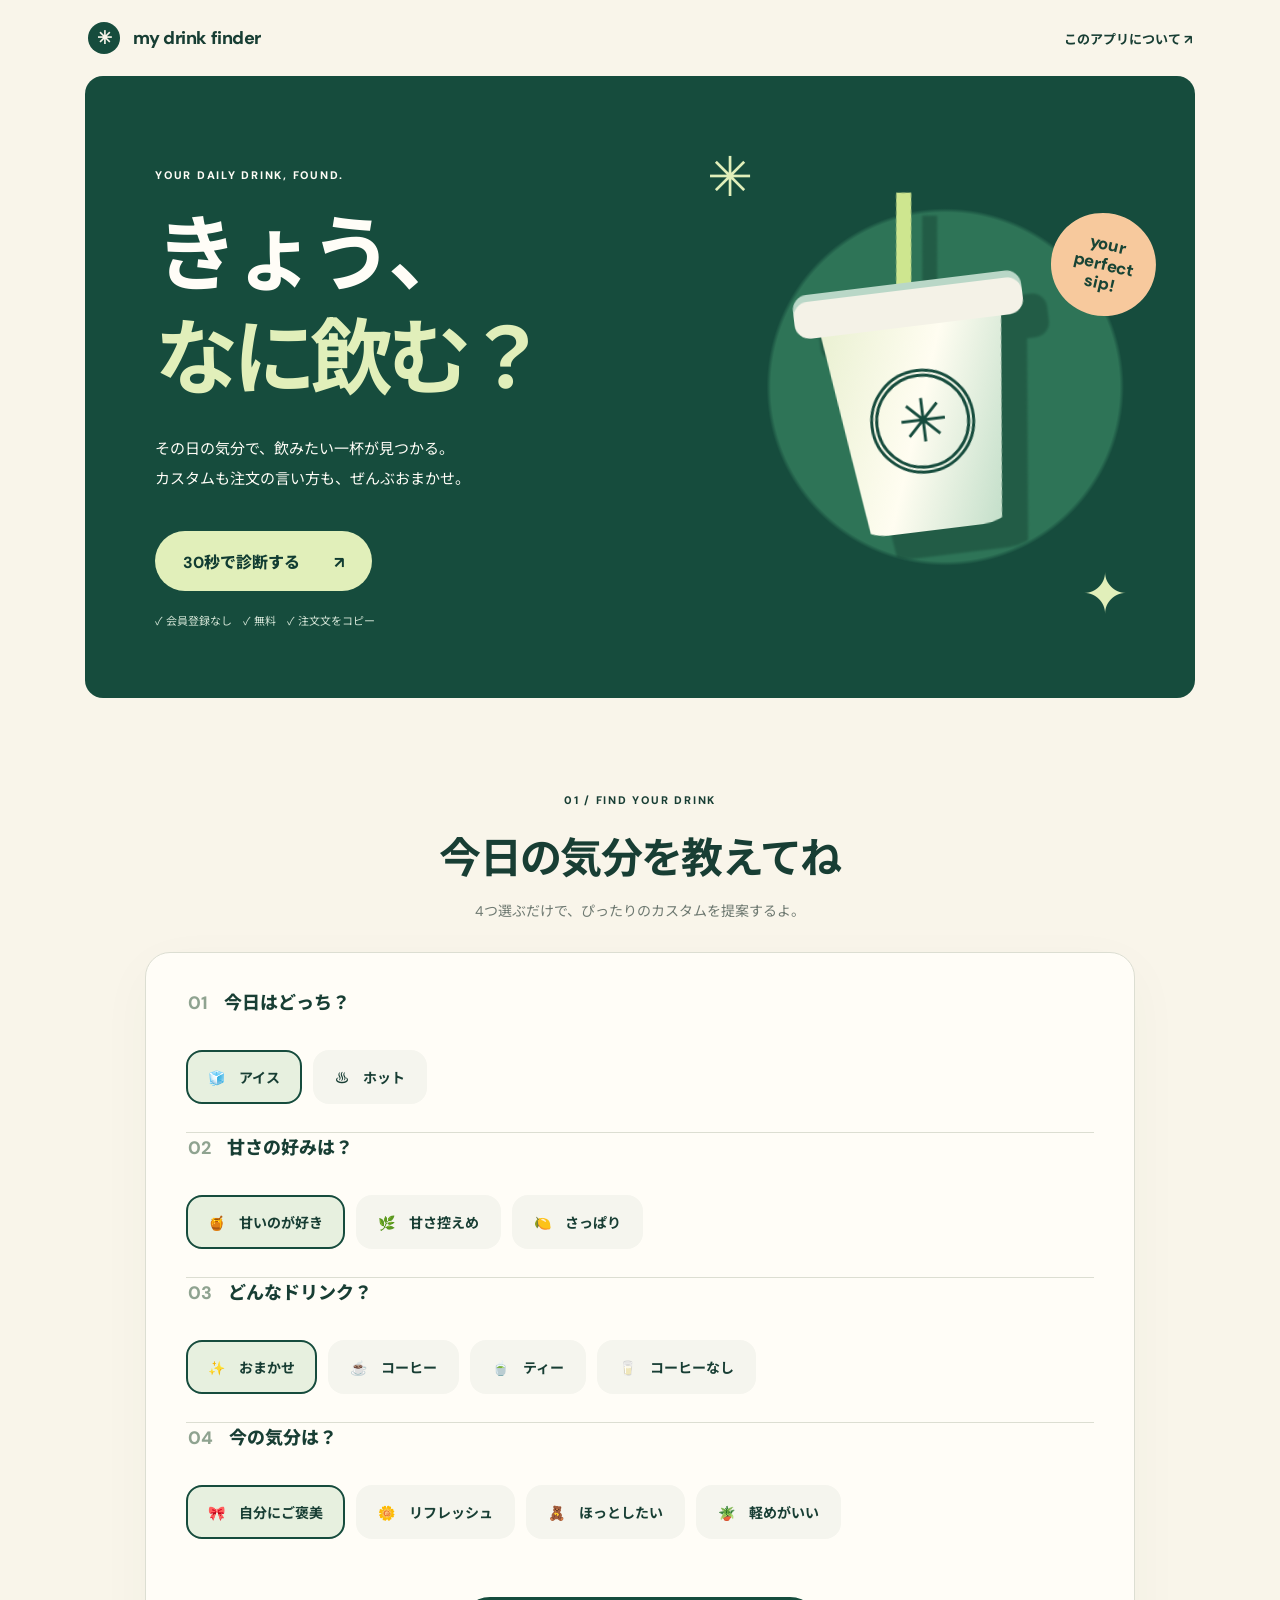
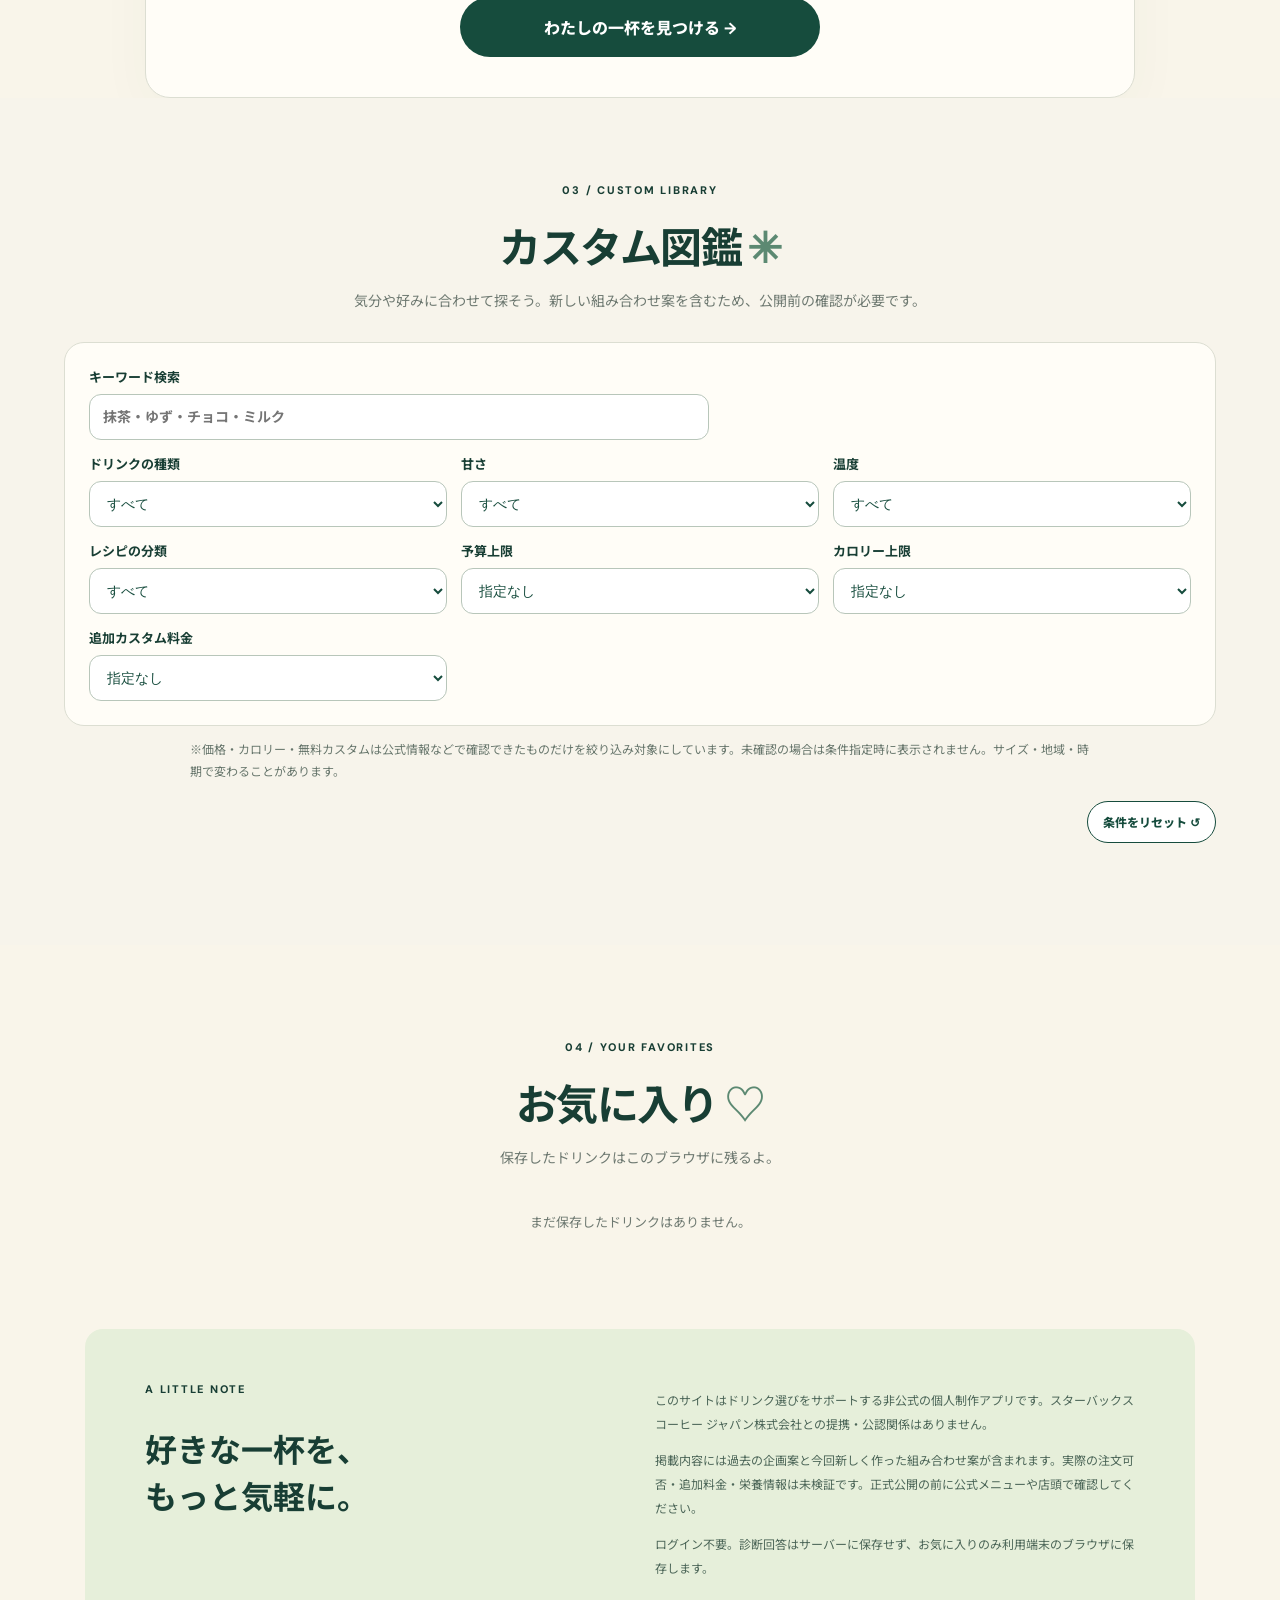
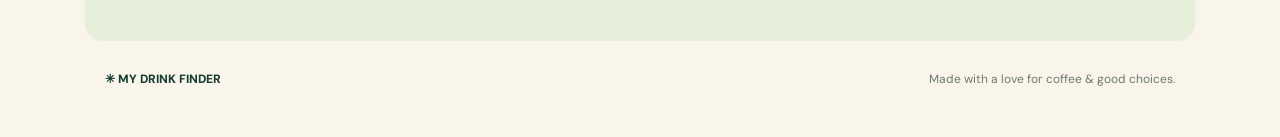
==== templates/index.html @ 62b2c162 "Add files via upload" ====
<!doctype html><html lang="ja"><head><meta charset="utf-8"><meta name="viewport" content="width=device-width,initial-scale=1"><meta name="theme-color" content="#144d3d"><meta name="description" content="4つの質問と50種類以上のカスタム候補から一杯が見つかる、非公式ドリンク診断アプリ。"><title>きょう、なに飲む？ | MY DRINK FINDER</title><link rel="stylesheet" href="/static/style.css"></head><body>
<header class="top"><a href="/" class="brand"><span class="brandmark">✳</span> my drink finder</a><a href="#about" class="toplink">このアプリについて ↗</a></header>
<main><section class="hero"><div class="hero-copy"><div class="eyebrow">YOUR DAILY DRINK, FOUND.</div><h1>きょう、<br><em>なに飲む？</em></h1><p>その日の気分で、飲みたい一杯が見つかる。<br>カスタムも注文の言い方も、ぜんぶおまかせ。</p><button id="start" class="primary">30秒で診断する <span>↗</span></button><div class="micro">✓ 会員登録なし　✓ 無料　✓ 注文文をコピー</div></div><div class="hero-art" aria-hidden="true"><span class="spark a">✳</span><div class="cup"><div class="straw"></div><div class="lid"></div><div class="cupbody"><div class="leaf">✳</div></div></div><span class="spark b">✦</span><div class="hero-sticker">your<br>perfect<br>sip!</div></div></section>
<section class="quiz-section" id="diagnose"><div class="section-head"><span class="eyebrow">01 / FIND YOUR DRINK</span><h2>今日の気分を教えてね</h2><p>4つ選ぶだけで、ぴったりのカスタムを提案するよ。</p></div><form id="quiz" class="quiz" novalidate>
<fieldset><legend><span class="q-num">01</span> 今日はどっち？</legend><div class="choices"><label><input type="radio" name="temp" value="ice" checked><span>🧊　アイス</span></label><label><input type="radio" name="temp" value="hot"><span>♨️　ホット</span></label></div></fieldset>
<fieldset><legend><span class="q-num">02</span> 甘さの好みは？</legend><div class="choices"><label><input type="radio" name="sweet" value="sweet" checked><span>🍯　甘いのが好き</span></label><label><input type="radio" name="sweet" value="low"><span>🌿　甘さ控えめ</span></label><label><input type="radio" name="sweet" value="fresh"><span>🍋　さっぱり</span></label></div></fieldset>
<fieldset><legend><span class="q-num">03</span> どんなドリンク？</legend><div class="choices"><label><input type="radio" name="kind" value="any" checked><span>✨　おまかせ</span></label><label><input type="radio" name="kind" value="coffee"><span>☕　コーヒー</span></label><label><input type="radio" name="kind" value="tea"><span>🍵　ティー</span></label><label><input type="radio" name="kind" value="no-coffee"><span>🥛　コーヒーなし</span></label></div></fieldset>
<fieldset><legend><span class="q-num">04</span> 今の気分は？</legend><div class="choices"><label><input type="radio" name="mood" value="treat" checked><span>🎀　自分にご褒美</span></label><label><input type="radio" name="mood" value="refresh"><span>🌼　リフレッシュ</span></label><label><input type="radio" name="mood" value="relax"><span>🧸　ほっとしたい</span></label><label><input type="radio" name="mood" value="light"><span>🪴　軽めがいい</span></label></div></fieldset><button type="submit" class="primary submit">わたしの一杯を見つける →</button></form></section>
<section id="results" class="results" hidden aria-live="polite"><div class="section-head"><span class="eyebrow">02 / YOUR PICKS</span><h2>あなたへのおすすめ <span>TOP 3</span></h2><p>気になったドリンクは保存して、次回のお楽しみに。</p></div><div id="cards" class="cards"></div><div class="results-actions"><button class="secondary" id="retry">もう一度診断 ↺</button><button class="secondary" id="share">診断ページをシェア ↗</button></div></section>
<section class="library" id="library"><div class="section-head"><span class="eyebrow">03 / CUSTOM LIBRARY</span><h2>カスタム図鑑 <span>✳</span></h2><p>気分や好みに合わせて探そう。新しい組み合わせ案を含むため、公開前の確認が必要です。</p></div>
<div class="filter-panel"><label class="filter wide">キーワード検索<input id="library-search" type="search" placeholder="抹茶・ゆず・チョコ・ミルク" autocomplete="off"></label>
<label class="filter">ドリンクの種類<select id="filter-kind"><option value="all">すべて</option><option value="coffee">コーヒー系</option><option value="tea">ティー系</option><option value="no-coffee">コーヒーなし</option></select></label>
<label class="filter">甘さ<select id="filter-sweet"><option value="all">すべて</option><option value="sweet">甘め</option><option value="low">控えめ</option><option value="fresh">さっぱり</option></select></label>
<label class="filter">温度<select id="filter-temp"><option value="all">すべて</option><option value="ice">アイス</option><option value="hot">ホット</option></select></label>
<label class="filter">レシピの分類<select id="filter-origin"><option value="all">すべて</option><option value="existing">以前からある候補</option><option value="idea">新しい組み合わせ案</option></select></label>
<label class="filter">予算上限<select id="filter-budget"><option value="all">指定なし</option><option value="500">500円以内（確認済みのみ）</option><option value="700">700円以内（確認済みのみ）</option><option value="900">900円以内（確認済みのみ）</option></select></label>
<label class="filter">カロリー上限<select id="filter-cal"><option value="all">指定なし</option><option value="100">100kcal以内（確認済みのみ）</option><option value="200">200kcal以内（確認済みのみ）</option><option value="300">300kcal以内（確認済みのみ）</option></select></label>
<label class="filter">追加カスタム料金<select id="filter-free"><option value="all">指定なし</option><option value="zero">追加料金0円（確認済みのみ）</option></select></label></div>
<p class="filter-note">※価格・カロリー・無料カスタムは公式情報などで確認できたものだけを絞り込み対象にしています。未確認の場合は条件指定時に表示されません。サイズ・地域・時期で変わることがあります。</p>
<div class="library-bar"><p id="library-count" aria-live="polite"></p><button id="clear-filters" class="secondary" type="button">条件をリセット ↺</button></div><div id="library-list" class="library-grid"></div></section>
<section class="saved" id="saved"><div class="section-head"><span class="eyebrow">04 / YOUR FAVORITES</span><h2>お気に入り <span>♡</span></h2><p>保存したドリンクはこのブラウザに残るよ。</p></div><div id="favorite-list" class="favorite-list"><p>まだ保存したドリンクはありません。</p></div></section>
<section class="about" id="about"><div><span class="eyebrow">A LITTLE NOTE</span><h2>好きな一杯を、<br>もっと気軽に。</h2></div><div><p>このサイトはドリンク選びをサポートする非公式の個人制作アプリです。スターバックス コーヒー ジャパン株式会社との提携・公認関係はありません。</p><p>掲載内容には過去の企画案と今回新しく作った組み合わせ案が含まれます。実際の注文可否・追加料金・栄養情報は未検証です。正式公開の前に公式メニューや店頭で確認してください。</p><p>ログイン不要。診断回答はサーバーに保存せず、お気に入りのみ利用端末のブラウザに保存します。</p></div></section></main><footer>✳ MY DRINK FINDER <span>Made with a love for coffee & good choices.</span></footer><script src="/static/app.js" defer></script></body></html>
---- static/style.css ----
@import url('https://fonts.googleapis.com/css2?family=DM+Sans:wght@400;500;600;700;800&family=Noto+Sans+JP:wght@400;500;600;700;800&display=swap');
:root{--green:#164c3d;--deep:#113c32;--cream:#f9f5ea;--paper:#fffdf7;--lime:#e1efba;--line:#dcded2;--ink:#183e34;--muted:#6e7971}*{box-sizing:border-box}html{scroll-behavior:smooth}body{margin:0;background:var(--cream);color:var(--ink);font-family:'DM Sans','Noto Sans JP',sans-serif}button,a,input{font:inherit}button{cursor:pointer}a{color:inherit}.top{height:76px;max-width:1160px;margin:auto;display:flex;align-items:center;justify-content:space-between;padding:0 28px}.brand{text-decoration:none;font-weight:800;letter-spacing:-.025em;font-size:18px}.brandmark{display:inline-grid;place-items:center;width:32px;height:32px;border-radius:50%;background:var(--green);color:var(--cream);margin-right:9px}.toplink{font-size:13px;font-weight:700;text-decoration:none}.hero{background:var(--green);color:var(--paper);border-radius:18px;max-width:1110px;margin:0 auto;min-height:540px;display:grid;grid-template-columns:1fr 1fr;overflow:hidden}.hero-copy{padding:92px 4vw 70px 70px}.eyebrow{letter-spacing:.16em;font-weight:800;font-size:11px}.hero h1{font-size:clamp(52px,6.5vw,86px);line-height:1.25;letter-spacing:-.065em;margin:22px 0}.hero h1 em{font-style:normal;color:var(--lime)}.hero p{line-height:2;font-size:15px}.primary{border:0;background:var(--lime);color:var(--deep);border-radius:100px;padding:18px 28px;font-size:16px;font-weight:800;transition:transform .2s,filter .2s}.primary:hover{transform:translateY(-2px);filter:brightness(.98)}.hero .primary{margin-top:22px}.hero .primary span{margin-left:30px}.micro{font-size:11px;margin-top:21px;color:#d3e4d6}.hero-art{min-height:540px;position:relative;display:flex;align-items:center;justify-content:center;background:radial-gradient(circle at 55% 50%,#2e7457 0 40%,transparent 41%)}.cup{width:230px;height:310px;position:relative;transform:rotate(-7deg);filter:drop-shadow(23px 26px 1px #0a2e2455)}.cupbody{position:absolute;left:23px;top:79px;height:220px;width:185px;background:linear-gradient(110deg,#e9f0d1,#fffdf1 48%,#b6d8c1);clip-path:polygon(0 0,100% 0,86% 100%,15% 100%);border-radius:12px 12px 45px 45px;display:grid;place-items:center}.lid{position:absolute;top:57px;width:230px;height:37px;border-radius:15px;background:#f4f2e7;z-index:2;box-shadow:0 -7px 0 #b9d7c7}.straw{position:absolute;background:#cee68f;width:15px;height:115px;top:-40px;left:110px;transform:rotate(7deg)}.leaf{border:8px double var(--green);border-radius:50%;color:var(--green);font-size:60px;width:105px;height:105px;display:grid;place-items:center}.spark{position:absolute;color:var(--lime);font-size:55px}.spark.a{top:65px;left:12%}.spark.b{bottom:68px;right:12%}.hero-sticker{position:absolute;right:7%;top:22%;background:#f7c99d;color:#184435;padding:22px;border-radius:50%;font-size:17px;font-weight:800;text-align:center;line-height:1.15;transform:rotate(13deg)}.quiz-section,.results,.saved{max-width:1040px;padding:90px 25px 0;margin:auto}.section-head{text-align:center;margin:0 auto 32px}.section-head h2{font-size:clamp(28px,4vw,42px);letter-spacing:-.04em;margin:15px 0 10px}.section-head h2 span{color:#5c8972}.section-head p{color:var(--muted);font-size:14px}.quiz{background:var(--paper);border:1px solid var(--line);padding:35px 40px 40px;border-radius:25px;box-shadow:0 16px 55px #164c3d09}.quiz fieldset{border:0;padding:20px 0 28px;margin:0;border-bottom:1px solid var(--line)}.quiz fieldset:last-of-type{border:0}.quiz legend{font-size:18px;font-weight:800;padding-bottom:15px}.q-num{font-weight:800;color:#8fa390;margin-right:12px}.choices{display:flex;flex-wrap:wrap;gap:11px}.choices label{position:relative;cursor:pointer}.choices input{position:absolute;opacity:0}.choices span{display:block;background:#f5f5ee;border:2px solid transparent;border-radius:16px;padding:15px 20px;font-size:14px;font-weight:700;transition:.15s}.choices input:checked+span{border-color:var(--green);background:#e7f0df}.choices input:focus-visible+span{outline:3px solid #e5bd79;outline-offset:2px}.submit{display:block;margin:30px auto 0;max-width:100%;width:360px;background:var(--green);color:white}.cards{display:grid;grid-template-columns:repeat(3,1fr);gap:17px}.card{border-radius:23px;overflow:hidden;background:white;border:1px solid var(--line);padding:25px;display:flex;flex-direction:column;min-height:390px}.card:first-child{border:2px solid var(--green)}.rank{letter-spacing:.16em;color:#8a9e8d;font-weight:800;font-size:11px}.symbol{font-size:47px;margin:18px 0}.card h3{font-size:21px;line-height:1.45;margin:0 0 10px}.tags{display:flex;flex-wrap:wrap;gap:6px}.tag{border-radius:30px;padding:5px 9px;font-size:11px;background:#eaf0e3;color:#416c52}.card p{color:#617066;font-size:13px;line-height:1.85}.custom{background:#f6f3e8;padding:13px;border-radius:12px;font-size:13px;line-height:1.8;margin-top:auto}.custom strong{display:block;color:var(--ink);margin-bottom:3px}.actions{display:flex;gap:8px;margin-top:15px;flex-wrap:wrap}.actions button,.secondary{border:1px solid var(--green);border-radius:40px;background:white;color:var(--green);padding:11px 15px;font-size:12px;font-weight:800}.actions button:first-child{background:var(--green);color:white}.actions button:hover,.secondary:hover{filter:brightness(.94)}.results-actions{display:flex;justify-content:center;gap:10px;margin-top:28px}.saved{padding-bottom:85px}.favorite-list{display:grid;grid-template-columns:repeat(auto-fit,minmax(230px,1fr));gap:10px}.favorite-item{background:white;border:1px solid var(--line);border-radius:14px;padding:16px;display:flex;align-items:center;justify-content:space-between;gap:10px}.favorite-item strong{font-size:13px}.favorite-item button{background:transparent;border:0;color:#9f5042;font-size:12px}.favorite-list>p{text-align:center;grid-column:1/-1;color:var(--muted);font-size:13px}.about{max-width:1110px;background:#e6efda;margin:0 auto;border-radius:18px;display:grid;grid-template-columns:1fr 1fr;gap:30px;padding:48px 60px}.about h2{font-size:32px}.about p{font-size:12px;line-height:2;color:#4c6658}footer{max-width:1110px;margin:auto;padding:30px 20px 50px;display:flex;justify-content:space-between;gap:10px;font-size:12px;font-weight:800}footer span{font-weight:400;color:var(--muted)}[hidden]{display:none!important}@media(max-width:760px){.top{height:64px;padding:0 17px}.toplink{font-size:11px}.hero{margin:0 12px;grid-template-columns:1fr;min-height:0}.hero-copy{padding:53px 29px 20px}.hero h1{font-size:60px}.hero p{font-size:13px}.hero-art{min-height:310px;background:radial-gradient(circle at 50% 50%,#2e7457 0 35%,transparent 36%)}.cup{transform:scale(.70) rotate(-7deg)}.hero-sticker{right:13%;top:12%;font-size:13px}.spark.a{top:35px}.spark.b{bottom:40px}.quiz-section,.results,.saved{padding:65px 16px 0}.quiz{padding:15px 20px 28px}.quiz legend{font-size:16px}.choices{gap:8px}.choices span{padding:12px 13px;font-size:12px}.cards{grid-template-columns:1fr}.card{min-height:0}.about{margin:65px 12px 0;grid-template-columns:1fr;padding:32px 25px}footer{padding:25px 16px;flex-direction:column}.saved{padding-bottom:0}}

.library{padding:80px max(5%, 24px);background:#f7f4eb}.library input{width:100%;max-width:620px;border:1px solid #abc2b2;border-radius:12px;padding:16px;font-size:17px;background:white}.library-grid{display:grid;grid-template-columns:repeat(auto-fit,minmax(260px,1fr));gap:18px;margin-top:22px}.library-item{border:1px solid #dce4db;background:white;padding:22px;border-radius:20px}.library-name{font-size:18px;font-weight:700;color:#164c3d}.library-custom{font-weight:600}.library-item button{margin-top:10px;cursor:pointer;border-radius:20px;padding:10px 14px}

.filter-panel{max-width:1180px;margin:auto;display:grid;grid-template-columns:repeat(3,minmax(0,1fr));gap:14px;background:#fffdf7;padding:24px;border:1px solid var(--line);border-radius:20px}.filter{display:flex;flex-direction:column;gap:8px;font-size:13px;font-weight:700}.filter.wide{grid-column:1/-1}.filter input,.filter select{width:100%;border:1px solid #b8c6ba;border-radius:12px;background:white;padding:13px;font-size:14px;color:var(--green)}.filter-note{font-size:12px;max-width:900px;margin:14px auto;color:#67766c;line-height:1.8}.library-bar{display:flex;justify-content:space-between;max-width:1160px;margin:18px auto;align-items:center}.library-bar p{font-weight:700}.status-tag{display:inline-block;background:#f4e6c9;color:#725220;border-radius:20px;padding:5px 10px;font-size:11px;margin-bottom:10px}.info-line{font-size:12px;color:#475c50}.empty-state{grid-column:1/-1;padding:35px;background:white;border-radius:15px;line-height:1.8}.library-item .actions{margin-top:20px}@media(max-width:760px){.filter-panel{grid-template-columns:repeat(2,minmax(0,1fr));padding:15px}.filter.wide{grid-column:1/-1}.filter input,.filter select{font-size:13px}.library{padding:55px 16px}}
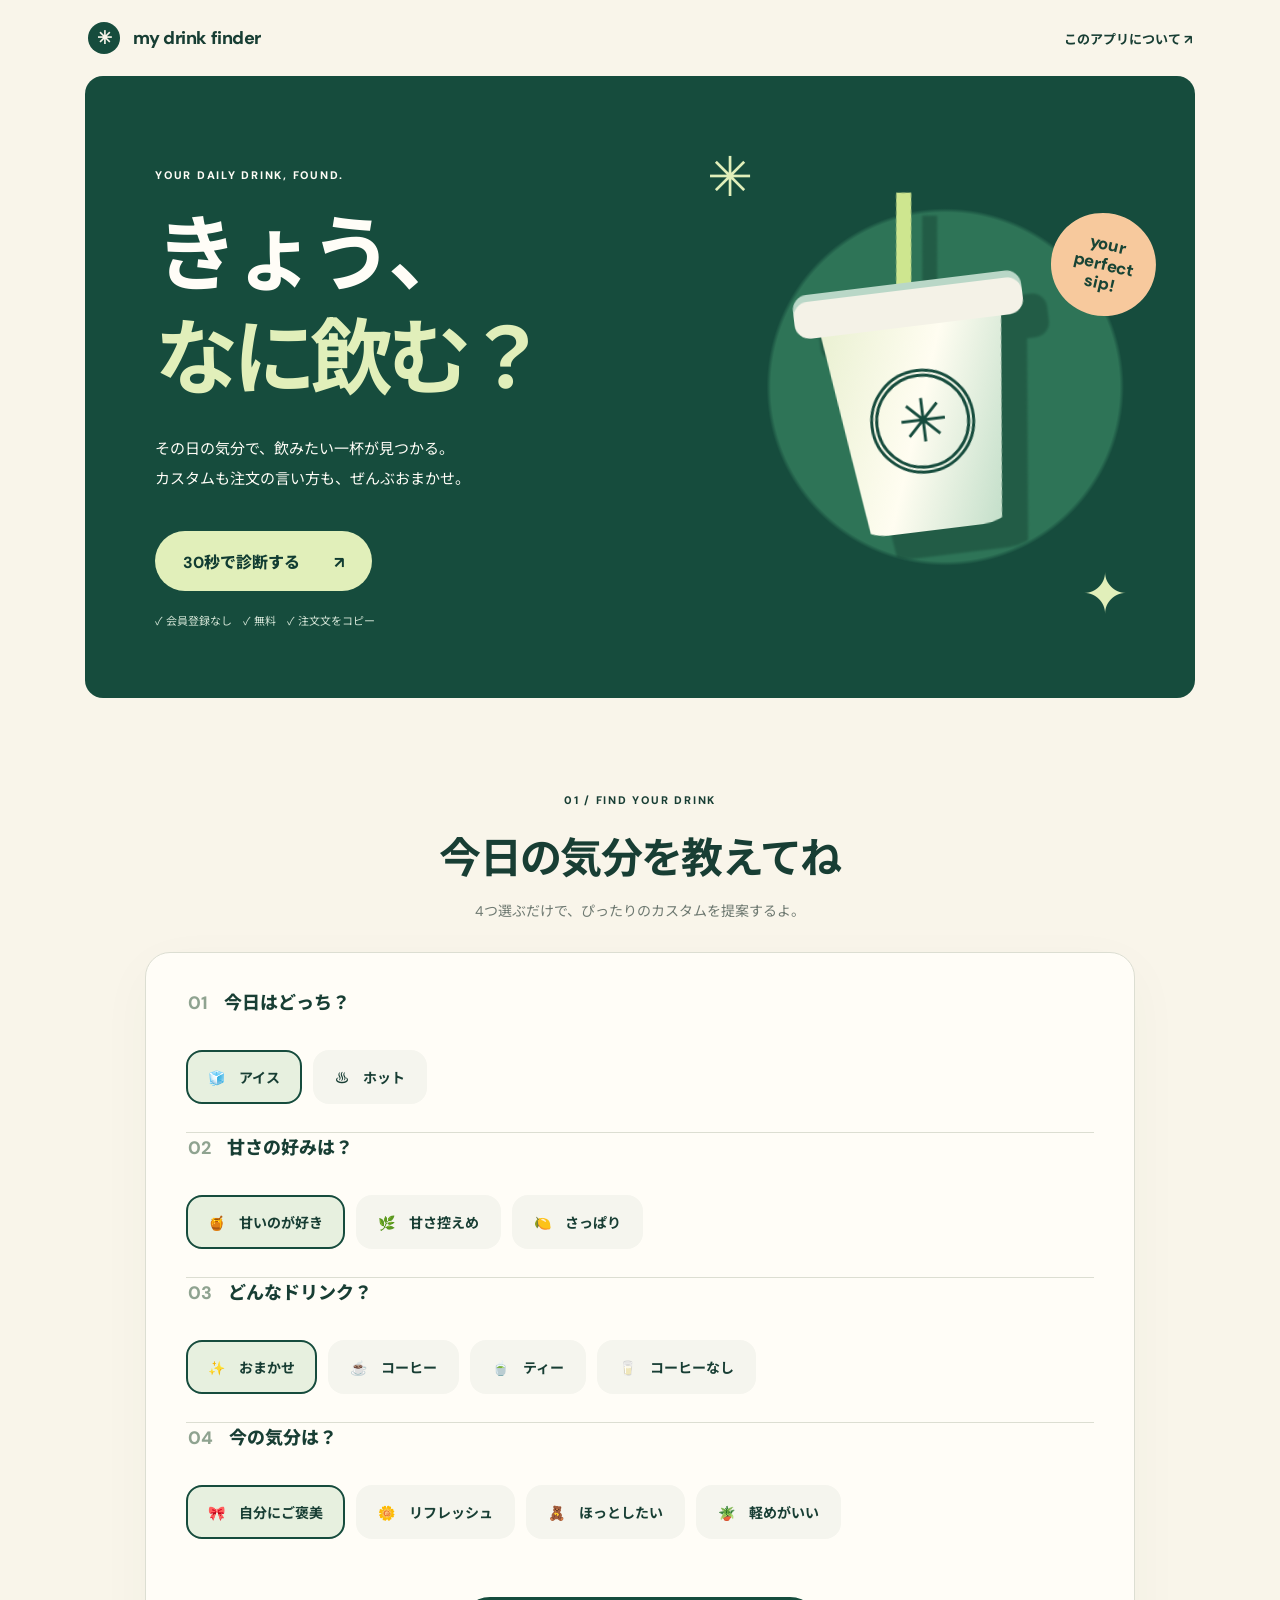
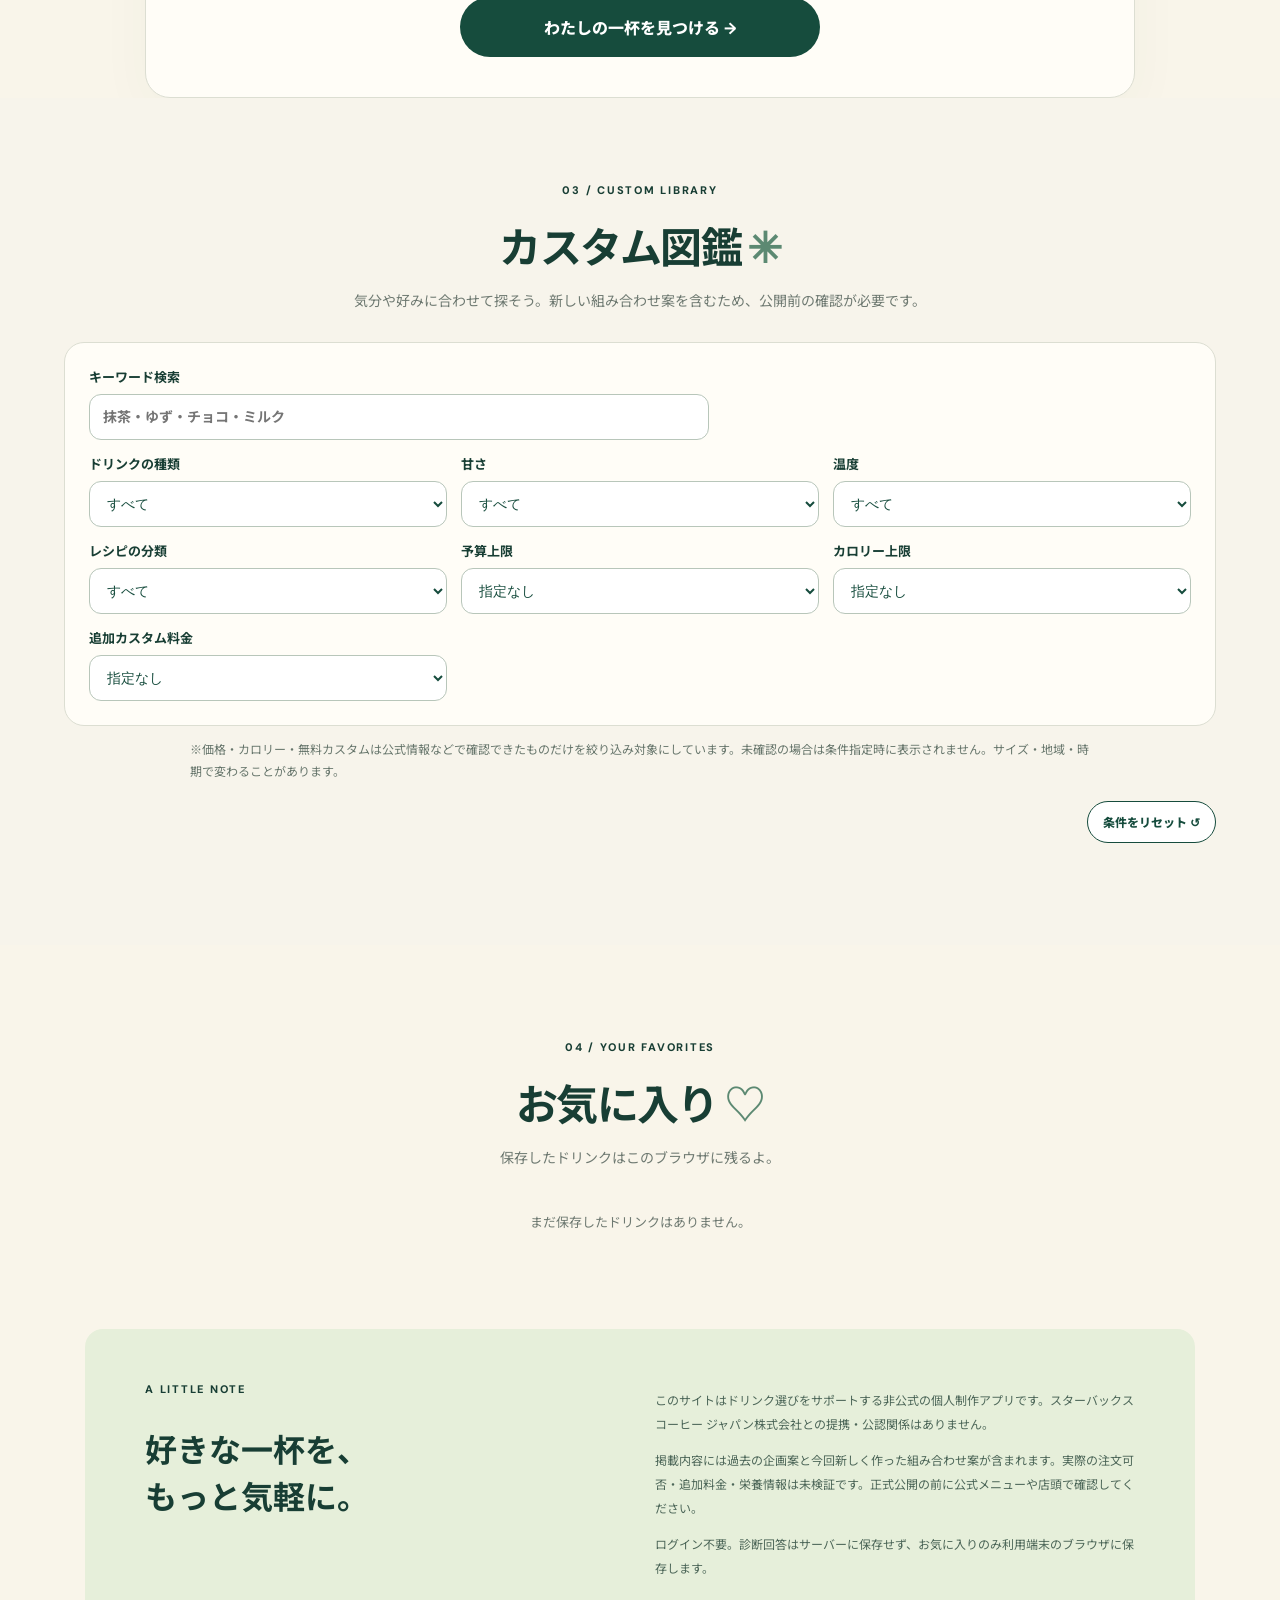
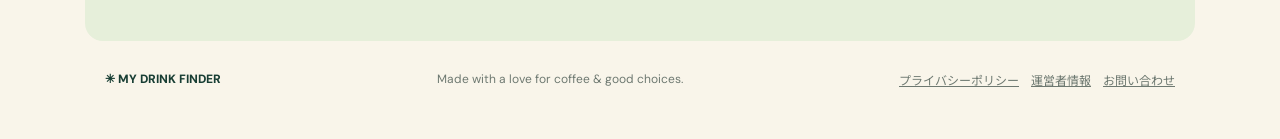
==== commit a55cc5ef: "Link policy and site info from homepage footer" ====
--- a/templates/index.html
+++ b/templates/index.html
@@ -1,4 +1,4 @@
-<!doctype html><html lang="ja"><head><meta charset="utf-8"><meta name="viewport" content="width=device-width,initial-scale=1"><meta name="theme-color" content="#144d3d"><meta name="description" content="4つの質問と50種類以上のカスタム候補から一杯が見つかる、非公式ドリンク診断アプリ。"><title>きょう、なに飲む？ | MY DRINK FINDER</title><link rel="stylesheet" href="/static/style.css"></head><body>
+<!doctype html><html lang="ja"><head><meta charset="utf-8"><meta name="viewport" content="width=device-width,initial-scale=1"><meta name="theme-color" content="#144d3d"><meta name="description" content="4つの質問と50種類以上のカスタム候補から一杯が見つかる、非公式ドリンク診断アプリ。"><title>きょう、なに飲む？ | MY DRINK FINDER</title><link rel="stylesheet" href="/static/style.css"><script async src="https://pagead2.googlesyndication.com/pagead/js/adsbygoogle.js?client=ca-pub-8644816884774415" crossorigin="anonymous"></script></head><body>
 <header class="top"><a href="/" class="brand"><span class="brandmark">✳</span> my drink finder</a><a href="#about" class="toplink">このアプリについて ↗</a></header>
 <main><section class="hero"><div class="hero-copy"><div class="eyebrow">YOUR DAILY DRINK, FOUND.</div><h1>きょう、<br><em>なに飲む？</em></h1><p>その日の気分で、飲みたい一杯が見つかる。<br>カスタムも注文の言い方も、ぜんぶおまかせ。</p><button id="start" class="primary">30秒で診断する <span>↗</span></button><div class="micro">✓ 会員登録なし　✓ 無料　✓ 注文文をコピー</div></div><div class="hero-art" aria-hidden="true"><span class="spark a">✳</span><div class="cup"><div class="straw"></div><div class="lid"></div><div class="cupbody"><div class="leaf">✳</div></div></div><span class="spark b">✦</span><div class="hero-sticker">your<br>perfect<br>sip!</div></div></section>
 <section class="quiz-section" id="diagnose"><div class="section-head"><span class="eyebrow">01 / FIND YOUR DRINK</span><h2>今日の気分を教えてね</h2><p>4つ選ぶだけで、ぴったりのカスタムを提案するよ。</p></div><form id="quiz" class="quiz" novalidate>
@@ -19,4 +19,4 @@
 <p class="filter-note">※価格・カロリー・無料カスタムは公式情報などで確認できたものだけを絞り込み対象にしています。未確認の場合は条件指定時に表示されません。サイズ・地域・時期で変わることがあります。</p>
 <div class="library-bar"><p id="library-count" aria-live="polite"></p><button id="clear-filters" class="secondary" type="button">条件をリセット ↺</button></div><div id="library-list" class="library-grid"></div></section>
 <section class="saved" id="saved"><div class="section-head"><span class="eyebrow">04 / YOUR FAVORITES</span><h2>お気に入り <span>♡</span></h2><p>保存したドリンクはこのブラウザに残るよ。</p></div><div id="favorite-list" class="favorite-list"><p>まだ保存したドリンクはありません。</p></div></section>
-<section class="about" id="about"><div><span class="eyebrow">A LITTLE NOTE</span><h2>好きな一杯を、<br>もっと気軽に。</h2></div><div><p>このサイトはドリンク選びをサポートする非公式の個人制作アプリです。スターバックス コーヒー ジャパン株式会社との提携・公認関係はありません。</p><p>掲載内容には過去の企画案と今回新しく作った組み合わせ案が含まれます。実際の注文可否・追加料金・栄養情報は未検証です。正式公開の前に公式メニューや店頭で確認してください。</p><p>ログイン不要。診断回答はサーバーに保存せず、お気に入りのみ利用端末のブラウザに保存します。</p></div></section></main><footer>✳ MY DRINK FINDER <span>Made with a love for coffee & good choices.</span></footer><script src="/static/app.js" defer></script></body></html>
+<section class="about" id="about"><div><span class="eyebrow">A LITTLE NOTE</span><h2>好きな一杯を、<br>もっと気軽に。</h2></div><div><p>このサイトはドリンク選びをサポートする非公式の個人制作アプリです。スターバックス コーヒー ジャパン株式会社との提携・公認関係はありません。</p><p>掲載内容には過去の企画案と今回新しく作った組み合わせ案が含まれます。実際の注文可否・追加料金・栄養情報は未検証です。正式公開の前に公式メニューや店頭で確認してください。</p><p>ログイン不要。診断回答はサーバーに保存せず、お気に入りのみ利用端末のブラウザに保存します。</p></div></section></main><footer>✳ MY DRINK FINDER <span>Made with a love for coffee & good choices.</span> <span><a href="/privacy">プライバシーポリシー</a>　<a href="/about-site">運営者情報</a>　<a href="/contact">お問い合わせ</a></span></footer><script src="/static/app.js" defer></script></body></html>
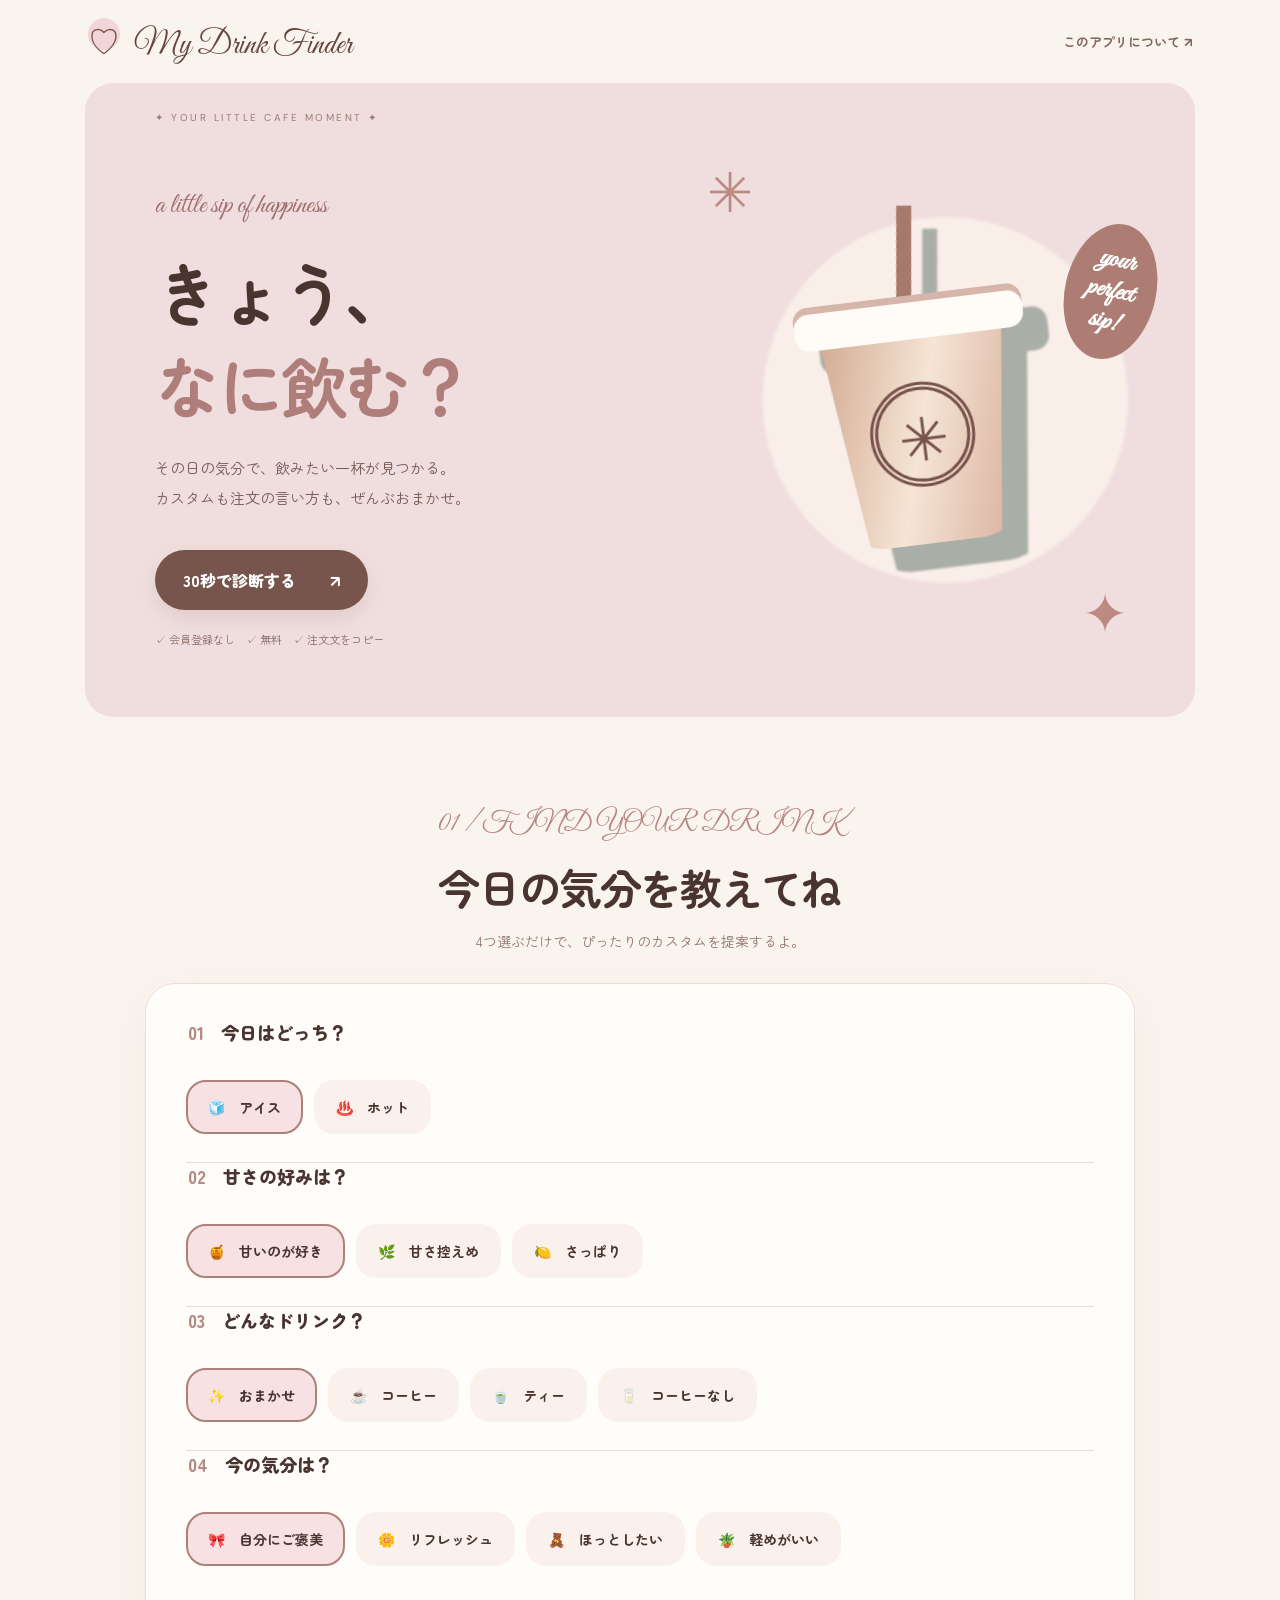
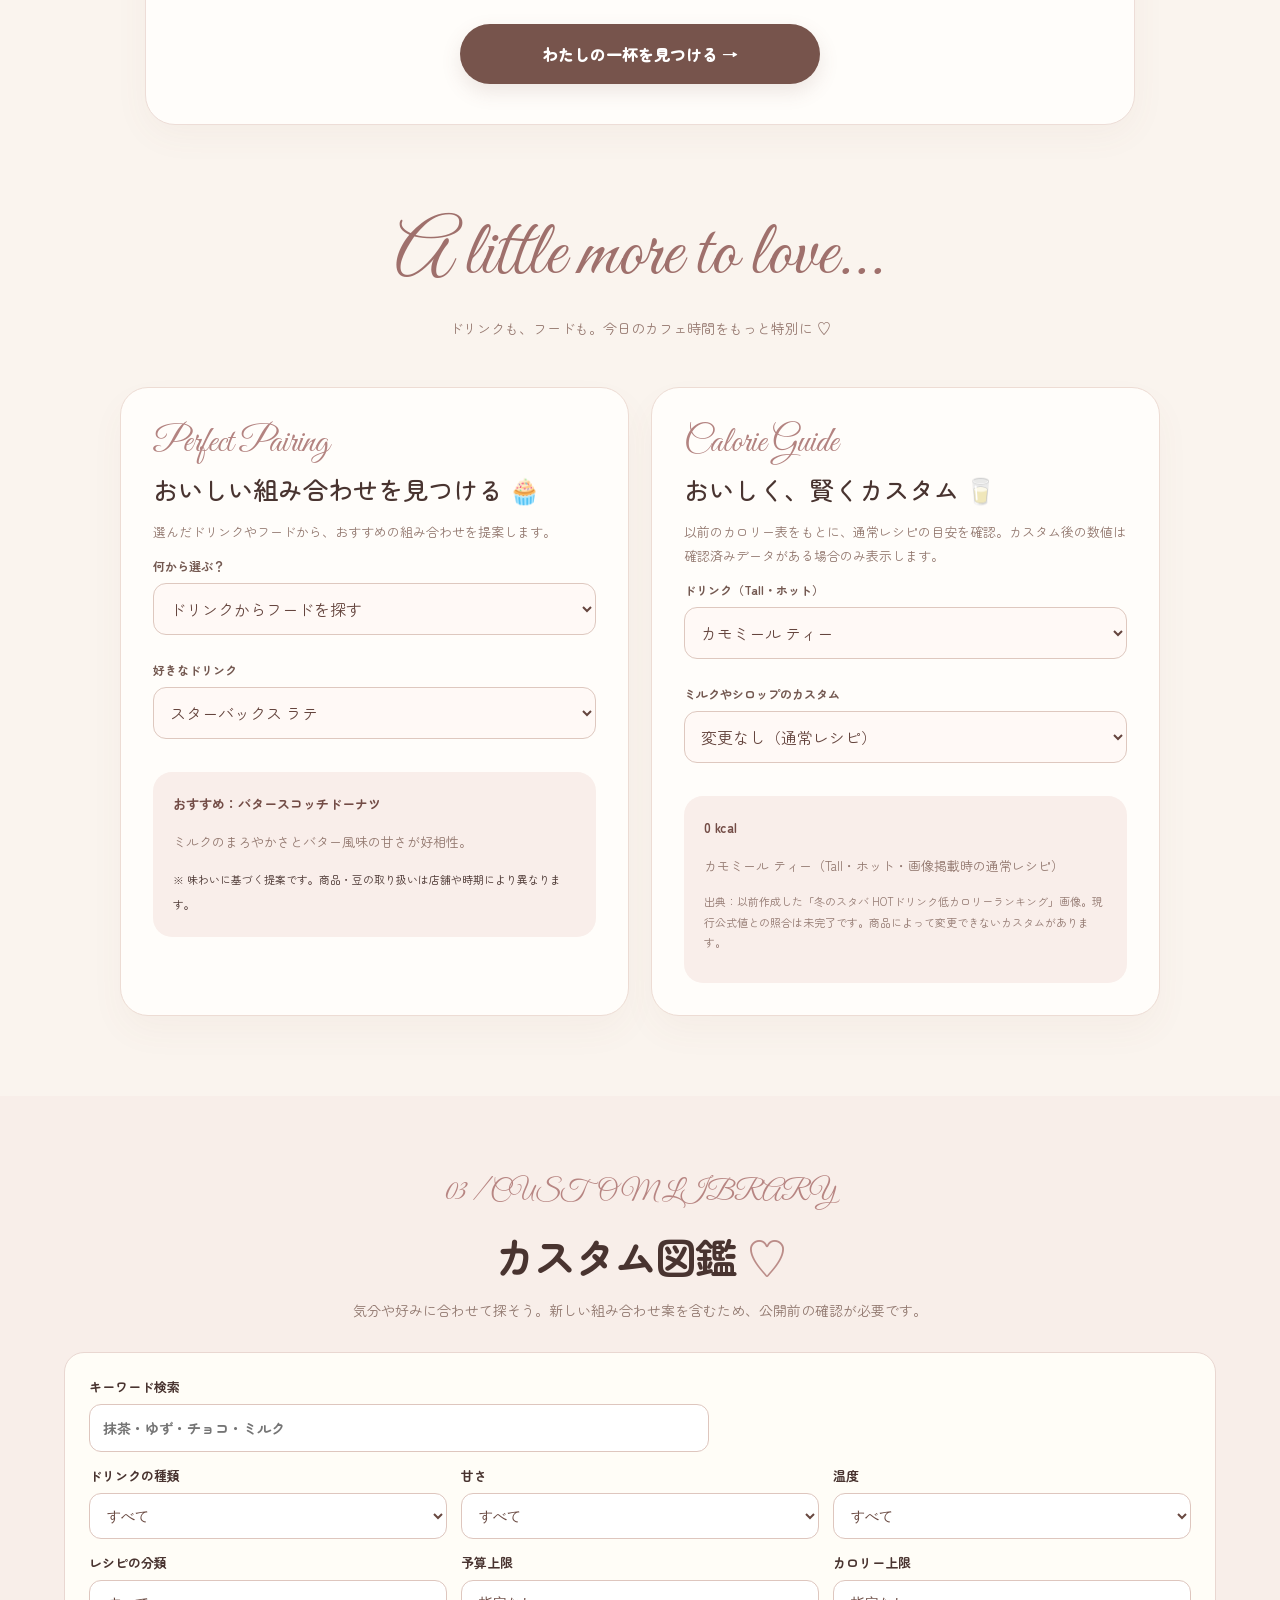
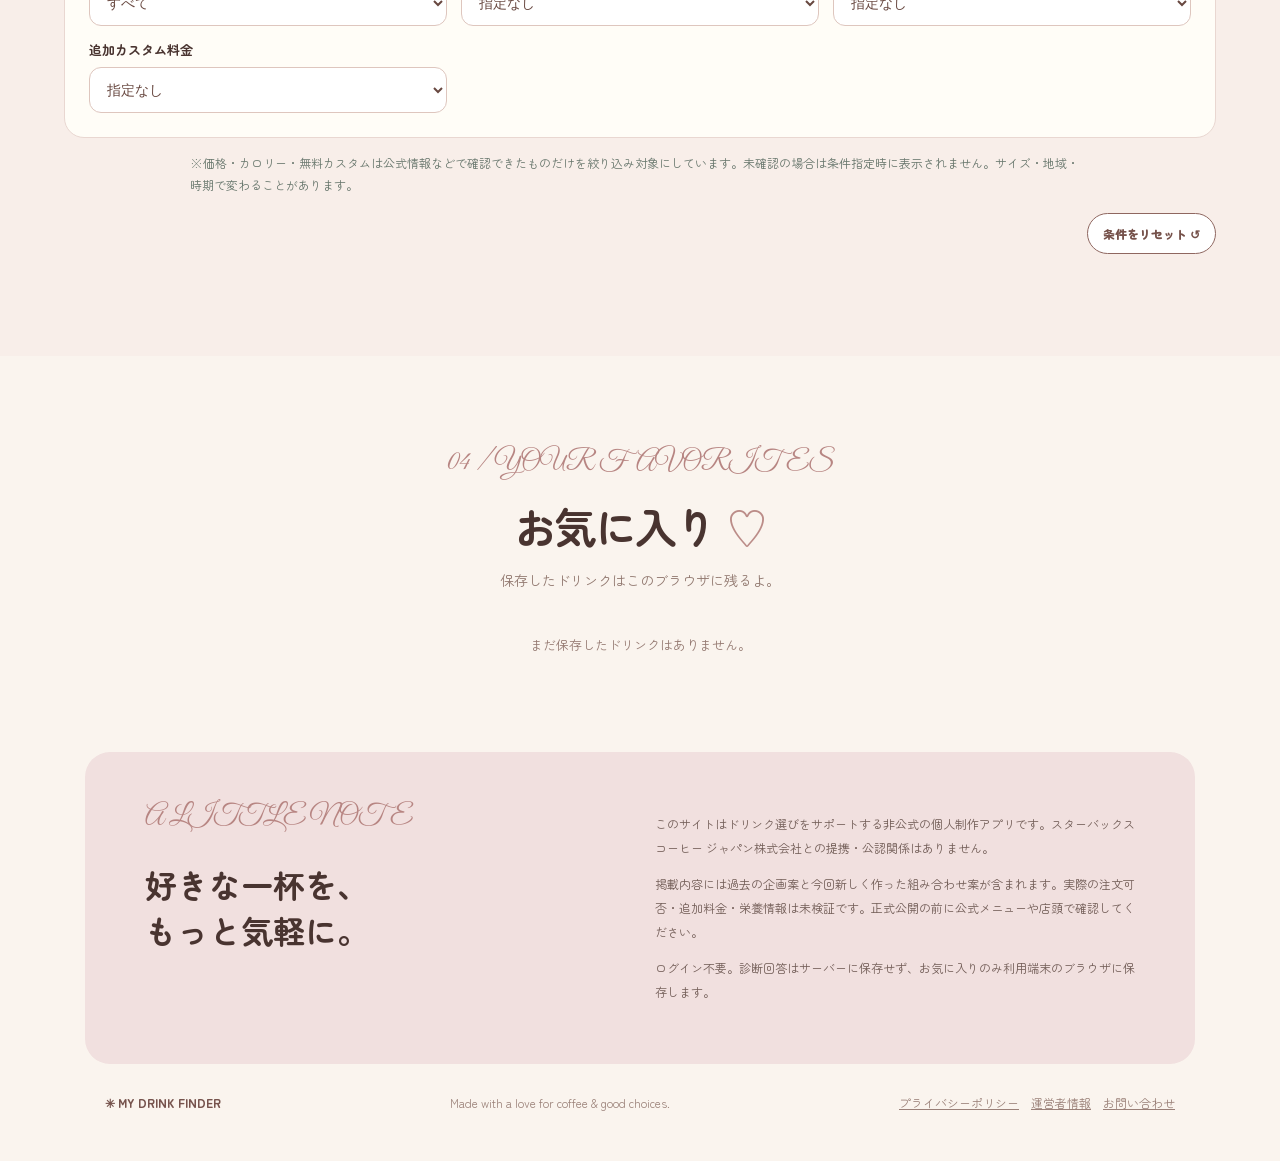
==== commit 64e61def: "Introduce script typography and new pairing/calorie panels" ====
--- a/templates/index.html
+++ b/templates/index.html
@@ -1,13 +1,28 @@
-<!doctype html><html lang="ja"><head><meta charset="utf-8"><meta name="viewport" content="width=device-width,initial-scale=1"><meta name="theme-color" content="#144d3d"><meta name="description" content="4つの質問と50種類以上のカスタム候補から一杯が見つかる、非公式ドリンク診断アプリ。"><title>きょう、なに飲む？ | MY DRINK FINDER</title><link rel="stylesheet" href="/static/style.css"><script async src="https://pagead2.googlesyndication.com/pagead/js/adsbygoogle.js?client=ca-pub-8644816884774415" crossorigin="anonymous"></script></head><body>
-<header class="top"><a href="/" class="brand"><span class="brandmark">✳</span> my drink finder</a><a href="#about" class="toplink">このアプリについて ↗</a></header>
-<main><section class="hero"><div class="hero-copy"><div class="eyebrow">YOUR DAILY DRINK, FOUND.</div><h1>きょう、<br><em>なに飲む？</em></h1><p>その日の気分で、飲みたい一杯が見つかる。<br>カスタムも注文の言い方も、ぜんぶおまかせ。</p><button id="start" class="primary">30秒で診断する <span>↗</span></button><div class="micro">✓ 会員登録なし　✓ 無料　✓ 注文文をコピー</div></div><div class="hero-art" aria-hidden="true"><span class="spark a">✳</span><div class="cup"><div class="straw"></div><div class="lid"></div><div class="cupbody"><div class="leaf">✳</div></div></div><span class="spark b">✦</span><div class="hero-sticker">your<br>perfect<br>sip!</div></div></section>
+<!doctype html><html lang="ja"><head><meta charset="utf-8"><meta name="viewport" content="width=device-width,initial-scale=1"><meta name="theme-color" content="#144d3d"><meta name="description" content="4つの質問と50種類以上のカスタム候補から一杯が見つかる、非公式ドリンク診断アプリ。"><title>きょう、なに飲む？ | MY DRINK FINDER</title><link rel="stylesheet" href="/static/style.css"><script async src="https://pagead2.googlesyndication.com/pagead/js/adsbygoogle.js?client=ca-pub-8644816884774415" crossorigin="anonymous"></script><link rel="stylesheet" href="/static/cafe-v2.css"></head><body>
+<header class="top"><a href="/" class="brand"><span class="brandmark">♡</span> My Drink Finder</a><a href="#about" class="toplink">このアプリについて ↗</a></header>
+<main><section class="hero"><div class="hero-copy"><div class="eyebrow">a little sip of happiness</div><h1>きょう、<br><em>なに飲む？</em></h1><p>その日の気分で、飲みたい一杯が見つかる。<br>カスタムも注文の言い方も、ぜんぶおまかせ。</p><button id="start" class="primary">30秒で診断する <span>↗</span></button><div class="micro">✓ 会員登録なし　✓ 無料　✓ 注文文をコピー</div></div><div class="hero-art" aria-hidden="true"><span class="spark a">✳</span><div class="cup"><div class="straw"></div><div class="lid"></div><div class="cupbody"><div class="leaf">✳</div></div></div><span class="spark b">✦</span><div class="hero-sticker">your<br>perfect<br>sip!</div></div></section>
 <section class="quiz-section" id="diagnose"><div class="section-head"><span class="eyebrow">01 / FIND YOUR DRINK</span><h2>今日の気分を教えてね</h2><p>4つ選ぶだけで、ぴったりのカスタムを提案するよ。</p></div><form id="quiz" class="quiz" novalidate>
 <fieldset><legend><span class="q-num">01</span> 今日はどっち？</legend><div class="choices"><label><input type="radio" name="temp" value="ice" checked><span>🧊　アイス</span></label><label><input type="radio" name="temp" value="hot"><span>♨️　ホット</span></label></div></fieldset>
 <fieldset><legend><span class="q-num">02</span> 甘さの好みは？</legend><div class="choices"><label><input type="radio" name="sweet" value="sweet" checked><span>🍯　甘いのが好き</span></label><label><input type="radio" name="sweet" value="low"><span>🌿　甘さ控えめ</span></label><label><input type="radio" name="sweet" value="fresh"><span>🍋　さっぱり</span></label></div></fieldset>
 <fieldset><legend><span class="q-num">03</span> どんなドリンク？</legend><div class="choices"><label><input type="radio" name="kind" value="any" checked><span>✨　おまかせ</span></label><label><input type="radio" name="kind" value="coffee"><span>☕　コーヒー</span></label><label><input type="radio" name="kind" value="tea"><span>🍵　ティー</span></label><label><input type="radio" name="kind" value="no-coffee"><span>🥛　コーヒーなし</span></label></div></fieldset>
 <fieldset><legend><span class="q-num">04</span> 今の気分は？</legend><div class="choices"><label><input type="radio" name="mood" value="treat" checked><span>🎀　自分にご褒美</span></label><label><input type="radio" name="mood" value="refresh"><span>🌼　リフレッシュ</span></label><label><input type="radio" name="mood" value="relax"><span>🧸　ほっとしたい</span></label><label><input type="radio" name="mood" value="light"><span>🪴　軽めがいい</span></label></div></fieldset><button type="submit" class="primary submit">わたしの一杯を見つける →</button></form></section>
 <section id="results" class="results" hidden aria-live="polite"><div class="section-head"><span class="eyebrow">02 / YOUR PICKS</span><h2>あなたへのおすすめ <span>TOP 3</span></h2><p>気になったドリンクは保存して、次回のお楽しみに。</p></div><div id="cards" class="cards"></div><div class="results-actions"><button class="secondary" id="retry">もう一度診断 ↺</button><button class="secondary" id="share">診断ページをシェア ↗</button></div></section>
-<section class="library" id="library"><div class="section-head"><span class="eyebrow">03 / CUSTOM LIBRARY</span><h2>カスタム図鑑 <span>✳</span></h2><p>気分や好みに合わせて探そう。新しい組み合わせ案を含むため、公開前の確認が必要です。</p></div>
+<section class="feature-intro" id="cafe-extras"><h2 class="cafe-script">A little more to love...</h2><p>ドリンクも、フードも。今日のカフェ時間をもっと特別に ♡</p></section>
+<section class="cafe-features" aria-label="ペアリングとカロリー">
+ <article class="cafe-feature" id="pairing"><div class="feature-script cafe-script">Perfect Pairing</div><h3>おいしい組み合わせを見つける 🧁</h3><p>選んだドリンクやフードから、おすすめの組み合わせを提案します。</p>
+  <label class="feature-label" for="pair-mode">何から選ぶ？</label><select class="feature-control" id="pair-mode"><option value="drink">ドリンクからフードを探す</option><option value="food">フードからドリンクを探す</option><option value="coffee">コーヒーの焙煎度から探す</option></select>
+  <div id="pair-drink-wrap"><label class="feature-label" for="pair-drink">好きなドリンク</label><select class="feature-control" id="pair-drink"></select></div>
+  <div id="pair-food-wrap" hidden><label class="feature-label" for="pair-food">好きなフード</label><select class="feature-control" id="pair-food"></select></div>
+  <div id="pair-coffee-wrap" hidden><label class="feature-label" for="pair-coffee">コーヒーの好み</label><select class="feature-control" id="pair-coffee"></select></div>
+  <div class="feature-output" id="pair-result" aria-live="polite"></div>
+ </article>
+ <article class="cafe-feature" id="calories"><div class="feature-script cafe-script">Calorie Guide</div><h3>おいしく、賢くカスタム 🥛</h3><p>以前のカロリー表をもとに、通常レシピの目安を確認。カスタム後の数値は確認済みデータがある場合のみ表示します。</p>
+  <label class="feature-label" for="cal-drink">ドリンク（Tall・ホット）</label><select class="feature-control" id="cal-drink"></select>
+  <label class="feature-label" for="cal-change">ミルクやシロップのカスタム</label><select class="feature-control" id="cal-change"><option value="standard">変更なし（通常レシピ）</option><option value="nonfat">無脂肪ミルクに変更</option><option value="almond">アーモンドミルクに変更</option><option value="oat">オーツミルクに変更</option><option value="soy">豆乳に変更</option><option value="syrup">シロップを変更・追加</option><option value="whip">ホイップを変更</option></select>
+  <div class="feature-output" id="cal-result" aria-live="polite"></div>
+ </article>
+</section>
+<section class="library" id="library"><div class="section-head"><span class="eyebrow">03 / CUSTOM LIBRARY</span><h2>カスタム図鑑 <span>♡</span></h2><p>気分や好みに合わせて探そう。新しい組み合わせ案を含むため、公開前の確認が必要です。</p></div>
 <div class="filter-panel"><label class="filter wide">キーワード検索<input id="library-search" type="search" placeholder="抹茶・ゆず・チョコ・ミルク" autocomplete="off"></label>
 <label class="filter">ドリンクの種類<select id="filter-kind"><option value="all">すべて</option><option value="coffee">コーヒー系</option><option value="tea">ティー系</option><option value="no-coffee">コーヒーなし</option></select></label>
 <label class="filter">甘さ<select id="filter-sweet"><option value="all">すべて</option><option value="sweet">甘め</option><option value="low">控えめ</option><option value="fresh">さっぱり</option></select></label>
@@ -19,4 +34,4 @@
 <p class="filter-note">※価格・カロリー・無料カスタムは公式情報などで確認できたものだけを絞り込み対象にしています。未確認の場合は条件指定時に表示されません。サイズ・地域・時期で変わることがあります。</p>
 <div class="library-bar"><p id="library-count" aria-live="polite"></p><button id="clear-filters" class="secondary" type="button">条件をリセット ↺</button></div><div id="library-list" class="library-grid"></div></section>
 <section class="saved" id="saved"><div class="section-head"><span class="eyebrow">04 / YOUR FAVORITES</span><h2>お気に入り <span>♡</span></h2><p>保存したドリンクはこのブラウザに残るよ。</p></div><div id="favorite-list" class="favorite-list"><p>まだ保存したドリンクはありません。</p></div></section>
-<section class="about" id="about"><div><span class="eyebrow">A LITTLE NOTE</span><h2>好きな一杯を、<br>もっと気軽に。</h2></div><div><p>このサイトはドリンク選びをサポートする非公式の個人制作アプリです。スターバックス コーヒー ジャパン株式会社との提携・公認関係はありません。</p><p>掲載内容には過去の企画案と今回新しく作った組み合わせ案が含まれます。実際の注文可否・追加料金・栄養情報は未検証です。正式公開の前に公式メニューや店頭で確認してください。</p><p>ログイン不要。診断回答はサーバーに保存せず、お気に入りのみ利用端末のブラウザに保存します。</p></div></section></main><footer>✳ MY DRINK FINDER <span>Made with a love for coffee & good choices.</span> <span><a href="/privacy">プライバシーポリシー</a>　<a href="/about-site">運営者情報</a>　<a href="/contact">お問い合わせ</a></span></footer><script src="/static/app.js" defer></script></body></html>
+<section class="about" id="about"><div><span class="eyebrow">A LITTLE NOTE</span><h2>好きな一杯を、<br>もっと気軽に。</h2></div><div><p>このサイトはドリンク選びをサポートする非公式の個人制作アプリです。スターバックス コーヒー ジャパン株式会社との提携・公認関係はありません。</p><p>掲載内容には過去の企画案と今回新しく作った組み合わせ案が含まれます。実際の注文可否・追加料金・栄養情報は未検証です。正式公開の前に公式メニューや店頭で確認してください。</p><p>ログイン不要。診断回答はサーバーに保存せず、お気に入りのみ利用端末のブラウザに保存します。</p></div></section></main><footer>✳ MY DRINK FINDER <span>Made with a love for coffee & good choices.</span> <span><a href="/privacy">プライバシーポリシー</a>　<a href="/about-site">運営者情報</a>　<a href="/contact">お問い合わせ</a></span></footer><script src="/static/app.js" defer></script><script src="/static/cafe-v2.js" defer></script></body></html>
--- a/static/cafe-v2.css
+++ b/static/cafe-v2.css
@@ -0,0 +1,19 @@
+@import url('https://fonts.googleapis.com/css2?family=DM+Sans:wght@400;500;600;700&family=Great+Vibes&family=Playfair+Display:ital,wght@0,400;0,500;0,600;1,400;1,500&family=Zen+Maru+Gothic:wght@400;500;700&display=swap');
+:root{--green:#65453e;--deep:#46312e;--cream:#faf4ee;--paper:#fffdfa;--lime:#f5d9d8;--line:#eadbd5;--ink:#493430;--muted:#957a72}
+html{scroll-behavior:smooth}body{background:#faf4ee;color:#493430;font-family:'Zen Maru Gothic','DM Sans',sans-serif}
+.top{background:#faf4ee;height:83px}.brand{font-family:'Great Vibes',cursive;font-size:32px;font-weight:400;color:#65453e;letter-spacing:0}.brandmark{background:#f2d5d6;color:#78534c;font-family:'Playfair Display',serif}
+.toplink{color:#84645d}.hero{background:#f0dede;color:#493430;border-radius:28px;min-height:530px;position:relative}.hero:before{content:'✦  YOUR LITTLE CAFE MOMENT  ✦';position:absolute;top:28px;left:70px;font-family:'DM Sans',sans-serif;font-size:10px;letter-spacing:.25em;color:#9c7a73}.hero-copy{padding-top:105px}.hero h1{font-family:'Zen Maru Gothic',sans-serif;font-size:clamp(42px,5.2vw,70px);letter-spacing:-.06em;line-height:1.4}.hero h1 em{color:#af7d7a}.hero p{color:#745a53}.hero-art{background:radial-gradient(circle at 55% 50%,#f9eee8 0 41%,transparent 42%)}.cupbody{background:linear-gradient(105deg,#d3a991,#f5e5d5 49%,#d7ab99)}.lid{background:#fffbf7;box-shadow:0 -7px 0 #d6b5aa}.straw{background:#a7786c}.leaf{color:#78534c;border-color:#78534c}.hero-sticker{background:#ad7d74;color:white;font-family:'Great Vibes',cursive;font-size:27px}.spark{color:#bc8a83}
+.hero .eyebrow{font-family:'Great Vibes',cursive;letter-spacing:0;font-size:28px;color:#9e6e6d}.primary,.submit{background:#77544c;color:#fff;box-shadow:0 8px 20px #77544c22}.primary:hover,.submit:hover{filter:brightness(1.08)}.micro{color:#886b64}
+.section-head .eyebrow,.eyebrow{font-family:'Great Vibes',cursive;font-size:27px;letter-spacing:0;font-weight:400;color:#b78582}
+.section-head h2,.about h2{font-family:'Zen Maru Gothic',sans-serif;font-weight:700}.section-head h2 span{color:#bb8c88}.section-head p{color:#90776e}
+.quiz,.card,.library-item,.favorite-item{border-color:#edddd7;background:#fffdfa;box-shadow:0 10px 35px #8a61530d}.quiz{border-radius:30px}.q-num{color:#b58b86}.choices span{background:#faf1ec;border-radius:20px}.choices input:checked+span{border-color:#ad807a;background:#f7e1e2}.choices input:focus-visible+span{outline-color:#ae807a}.card{border-radius:24px}.card:first-child{border-color:#b78e86}.rank{color:#ba8a86}.tag{background:#f8e5e3;color:#865e59}.custom{background:#faf1eb}.actions button,.secondary{border-color:#8f6760;color:#75514a}.actions button:first-child{background:#80584f;color:white}.library{background:#f8eee9}.filter-panel{border-color:#e9d7d1}.filter input,.filter select,.library input{border-color:#dec6be;color:#684840}.library-name{color:#65433d}.status-tag{background:#f4e4da;color:#895f52}.about{background:#f1e0df;border-radius:25px}.about p{color:#725d57}
+footer{color:#76534d}footer span{color:#9a8078}
+.cafe-script{font-family:'Great Vibes',cursive!important;font-weight:400!important;letter-spacing:0!important}
+.feature-intro{text-align:center;padding:82px 20px 20px}.feature-intro .cafe-script{font-size:clamp(43px,7vw,78px);color:#9f706c;margin:0 0 4px}.feature-intro p{font-size:14px;color:#967970}
+.cafe-features{max-width:1080px;margin:0 auto 25px;padding:15px 20px 55px;display:grid;grid-template-columns:repeat(2,minmax(0,1fr));gap:22px}
+.cafe-feature{background:#fffdfa;border:1px solid #eddcd4;border-radius:28px;padding:32px;box-shadow:0 16px 35px #8054490b}
+.cafe-feature h3{font-family:'Playfair Display','Zen Maru Gothic',serif;font-size:25px;font-weight:500;margin:6px 0 12px}.cafe-feature p{line-height:1.85;font-size:13px;color:#92776e}.feature-script{font-size:36px;color:#b38380}.feature-control{width:100%;font:inherit;background:#fff9f6;border:1px solid #dec8bf;border-radius:13px;padding:12px;margin:9px 0 14px;color:#65453e}
+.feature-label{display:block;color:#745951;font-weight:700;font-size:12px;margin-top:12px}.feature-button{border:0;background:#80594f;color:white;border-radius:35px;padding:13px 23px;font-family:inherit;font-weight:700;cursor:pointer;margin-top:8px}.feature-output{margin-top:19px;border-radius:19px;background:#f9eeea;padding:20px;line-height:1.9;font-size:13px;min-height:76px}.feature-output strong{color:#734c46}.feature-small{font-size:11px!important;line-height:1.8;color:#947a72!important}
+.cafe-note{background:#fff4f1;border-left:3px solid #b9908a;border-radius:8px;padding:10px 14px}
+@media(max-width:760px){.brand{font-size:27px}.top{height:70px}.hero:before{left:30px;top:22px;font-size:8px}.hero-copy{padding-top:72px}.hero h1{font-size:43px}.hero-art{background:radial-gradient(circle at 50% 50%,#f9eee8 0 36%,transparent 37%)}.cafe-features{grid-template-columns:1fr;padding:15px 14px 55px}.cafe-feature{padding:23px}.feature-intro{padding-top:55px}.hero-sticker{font-size:21px}}
+@media(prefers-reduced-motion:reduce){html{scroll-behavior:auto}*{transition:none!important;animation:none!important}}
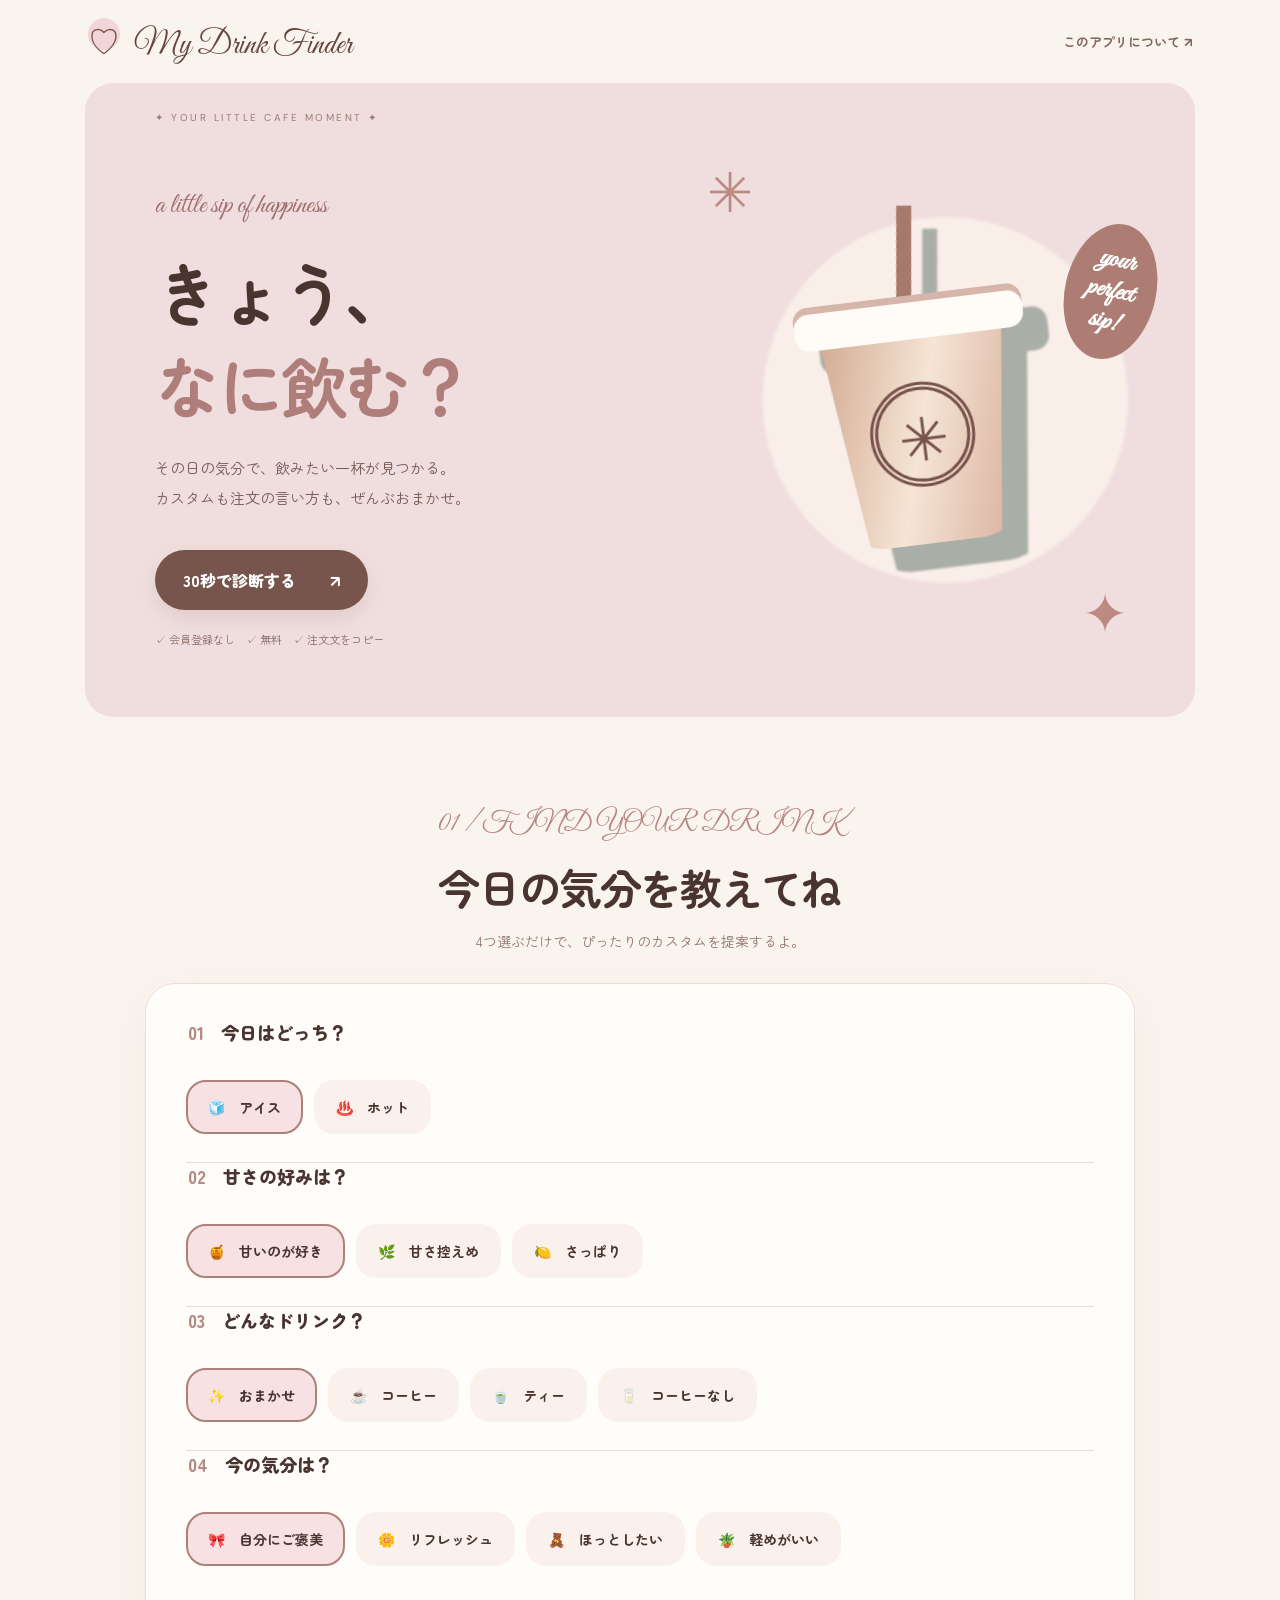
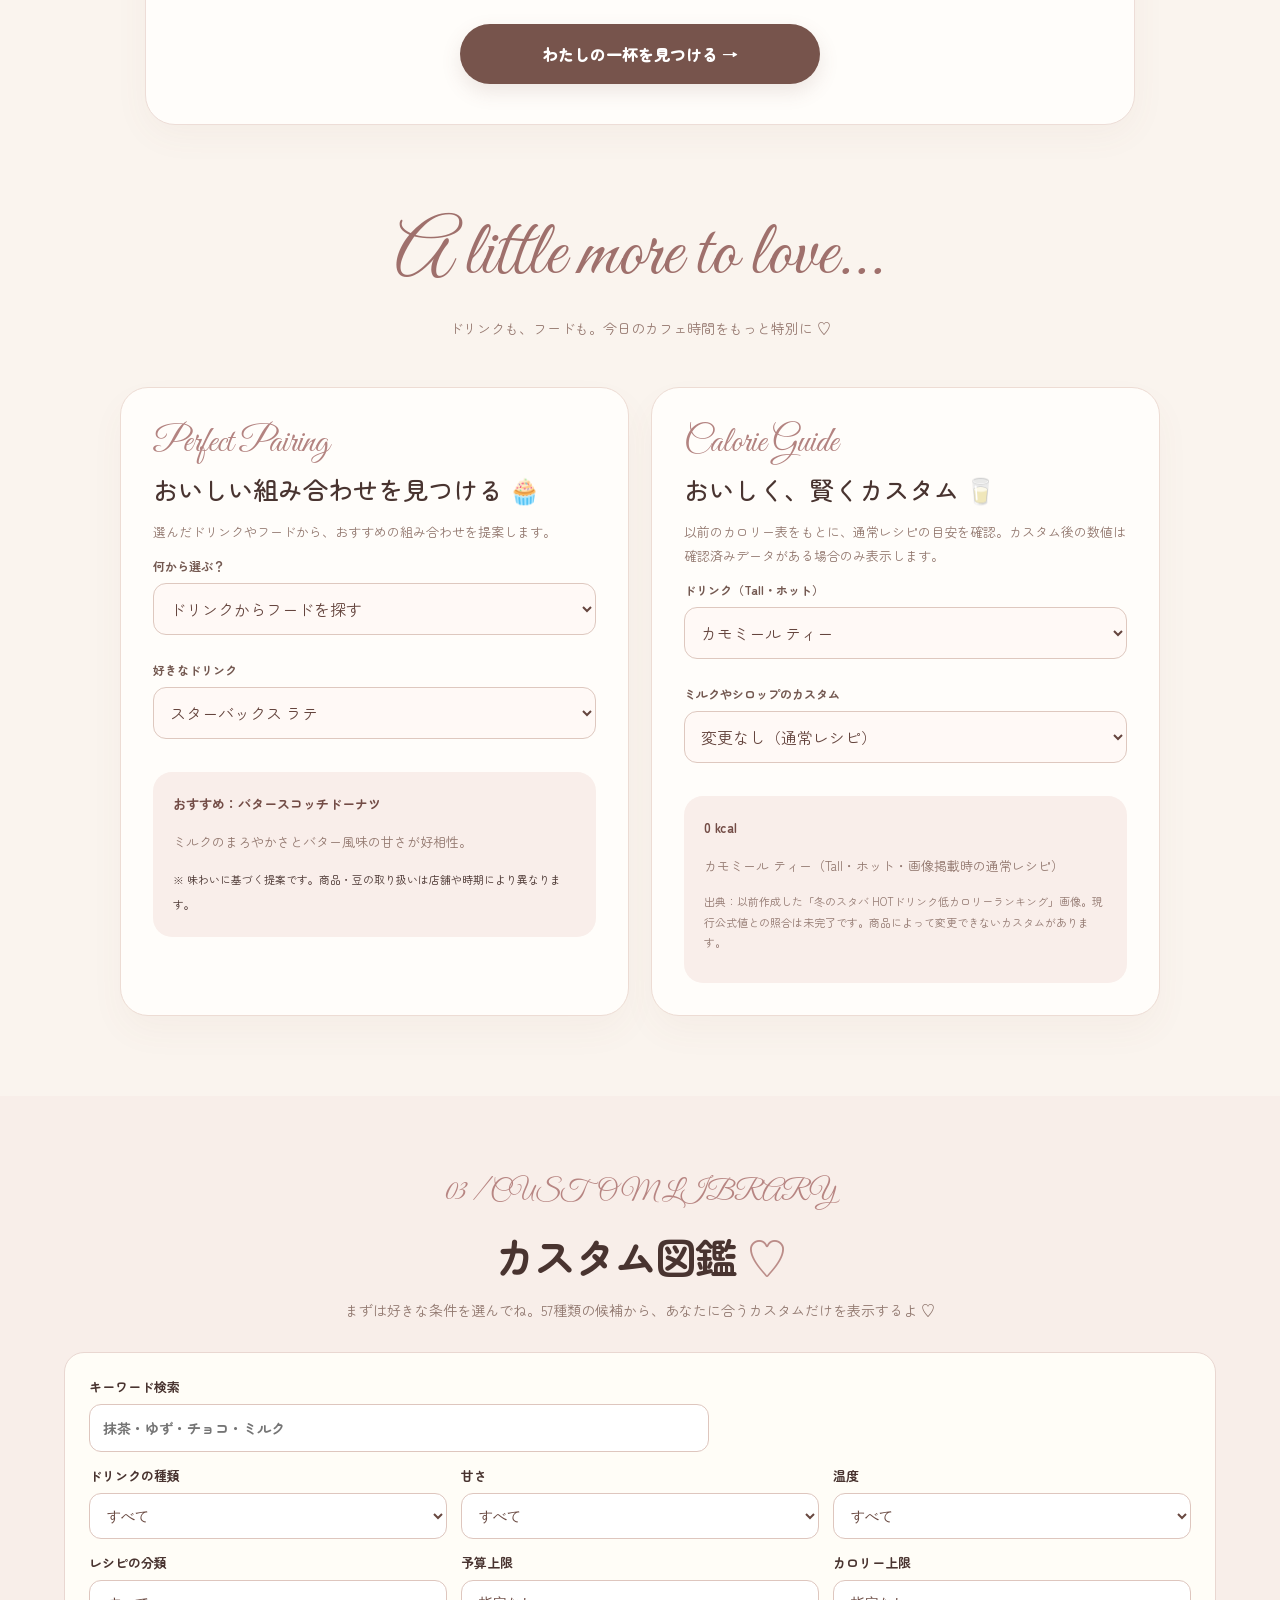
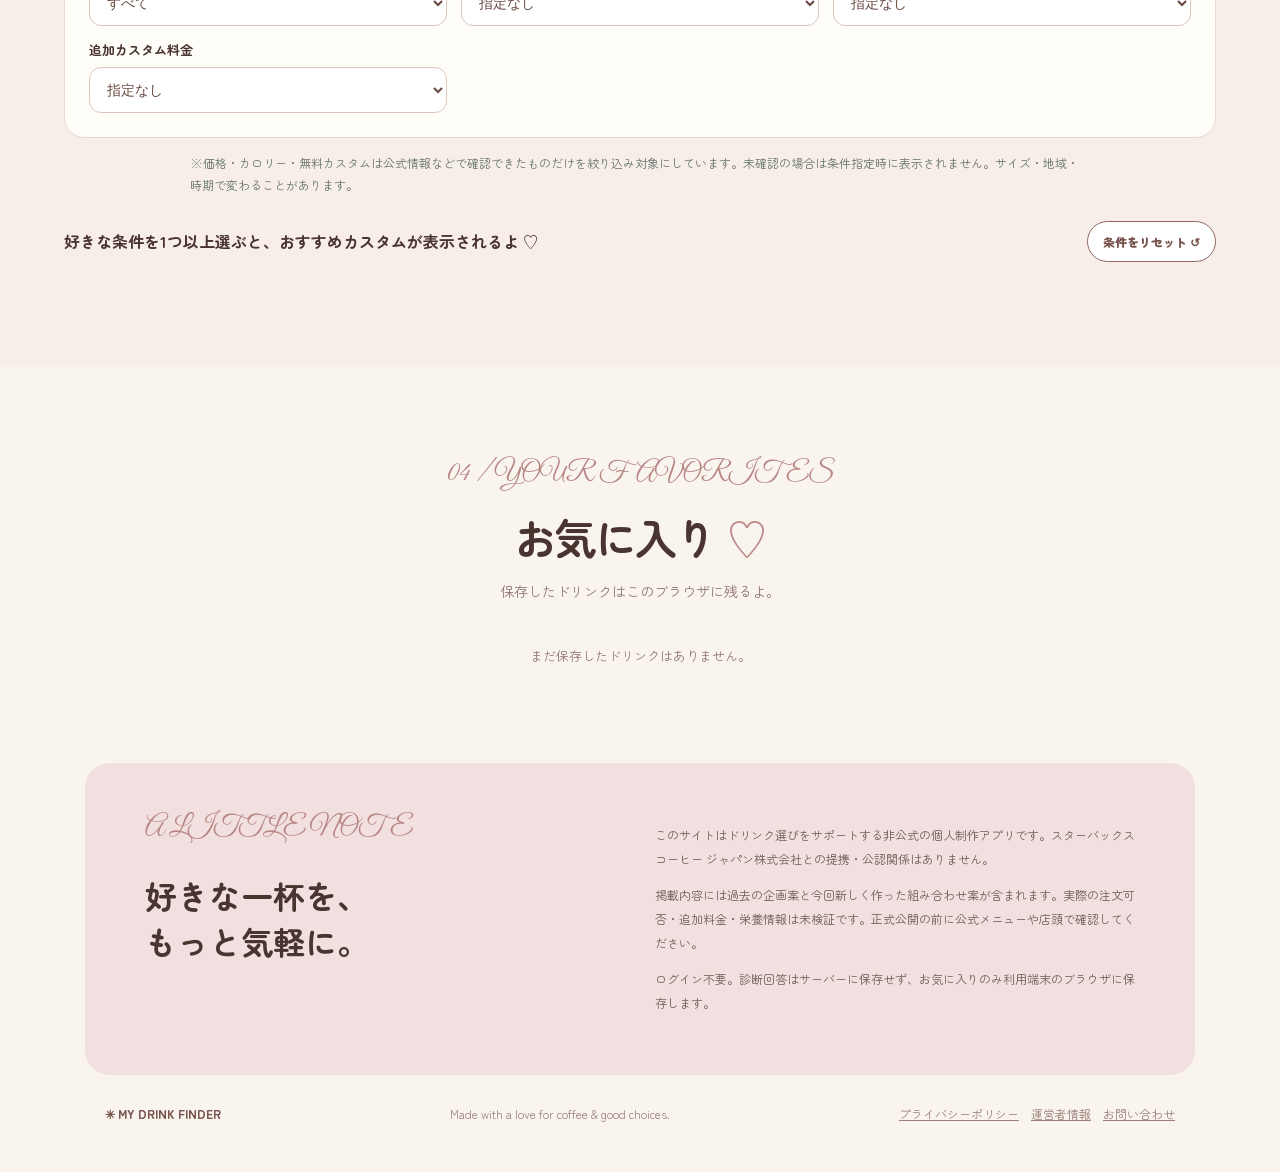
==== commit 244685dd: "Guide users to choose filters before displaying 57 recipes" ====
--- a/templates/index.html
+++ b/templates/index.html
@@ -22,7 +22,7 @@
   <div class="feature-output" id="cal-result" aria-live="polite"></div>
  </article>
 </section>
-<section class="library" id="library"><div class="section-head"><span class="eyebrow">03 / CUSTOM LIBRARY</span><h2>カスタム図鑑 <span>♡</span></h2><p>気分や好みに合わせて探そう。新しい組み合わせ案を含むため、公開前の確認が必要です。</p></div>
+<section class="library" id="library"><div class="section-head"><span class="eyebrow">03 / CUSTOM LIBRARY</span><h2>カスタム図鑑 <span>♡</span></h2><p>まずは好きな条件を選んでね。57種類の候補から、あなたに合うカスタムだけを表示するよ ♡</p></div>
 <div class="filter-panel"><label class="filter wide">キーワード検索<input id="library-search" type="search" placeholder="抹茶・ゆず・チョコ・ミルク" autocomplete="off"></label>
 <label class="filter">ドリンクの種類<select id="filter-kind"><option value="all">すべて</option><option value="coffee">コーヒー系</option><option value="tea">ティー系</option><option value="no-coffee">コーヒーなし</option></select></label>
 <label class="filter">甘さ<select id="filter-sweet"><option value="all">すべて</option><option value="sweet">甘め</option><option value="low">控えめ</option><option value="fresh">さっぱり</option></select></label>
@@ -32,6 +32,6 @@
 <label class="filter">カロリー上限<select id="filter-cal"><option value="all">指定なし</option><option value="100">100kcal以内（確認済みのみ）</option><option value="200">200kcal以内（確認済みのみ）</option><option value="300">300kcal以内（確認済みのみ）</option></select></label>
 <label class="filter">追加カスタム料金<select id="filter-free"><option value="all">指定なし</option><option value="zero">追加料金0円（確認済みのみ）</option></select></label></div>
 <p class="filter-note">※価格・カロリー・無料カスタムは公式情報などで確認できたものだけを絞り込み対象にしています。未確認の場合は条件指定時に表示されません。サイズ・地域・時期で変わることがあります。</p>
-<div class="library-bar"><p id="library-count" aria-live="polite"></p><button id="clear-filters" class="secondary" type="button">条件をリセット ↺</button></div><div id="library-list" class="library-grid"></div></section>
+<div class="library-bar"><p id="library-count" aria-live="polite">好きな条件を1つ以上選ぶと、おすすめカスタムが表示されるよ ♡</p><button id="clear-filters" class="secondary" type="button">条件をリセット ↺</button></div><div id="library-list" class="library-grid" hidden></div></section>
 <section class="saved" id="saved"><div class="section-head"><span class="eyebrow">04 / YOUR FAVORITES</span><h2>お気に入り <span>♡</span></h2><p>保存したドリンクはこのブラウザに残るよ。</p></div><div id="favorite-list" class="favorite-list"><p>まだ保存したドリンクはありません。</p></div></section>
 <section class="about" id="about"><div><span class="eyebrow">A LITTLE NOTE</span><h2>好きな一杯を、<br>もっと気軽に。</h2></div><div><p>このサイトはドリンク選びをサポートする非公式の個人制作アプリです。スターバックス コーヒー ジャパン株式会社との提携・公認関係はありません。</p><p>掲載内容には過去の企画案と今回新しく作った組み合わせ案が含まれます。実際の注文可否・追加料金・栄養情報は未検証です。正式公開の前に公式メニューや店頭で確認してください。</p><p>ログイン不要。診断回答はサーバーに保存せず、お気に入りのみ利用端末のブラウザに保存します。</p></div></section></main><footer>✳ MY DRINK FINDER <span>Made with a love for coffee & good choices.</span> <span><a href="/privacy">プライバシーポリシー</a>　<a href="/about-site">運営者情報</a>　<a href="/contact">お問い合わせ</a></span></footer><script src="/static/app.js" defer></script><script src="/static/cafe-v2.js" defer></script></body></html>
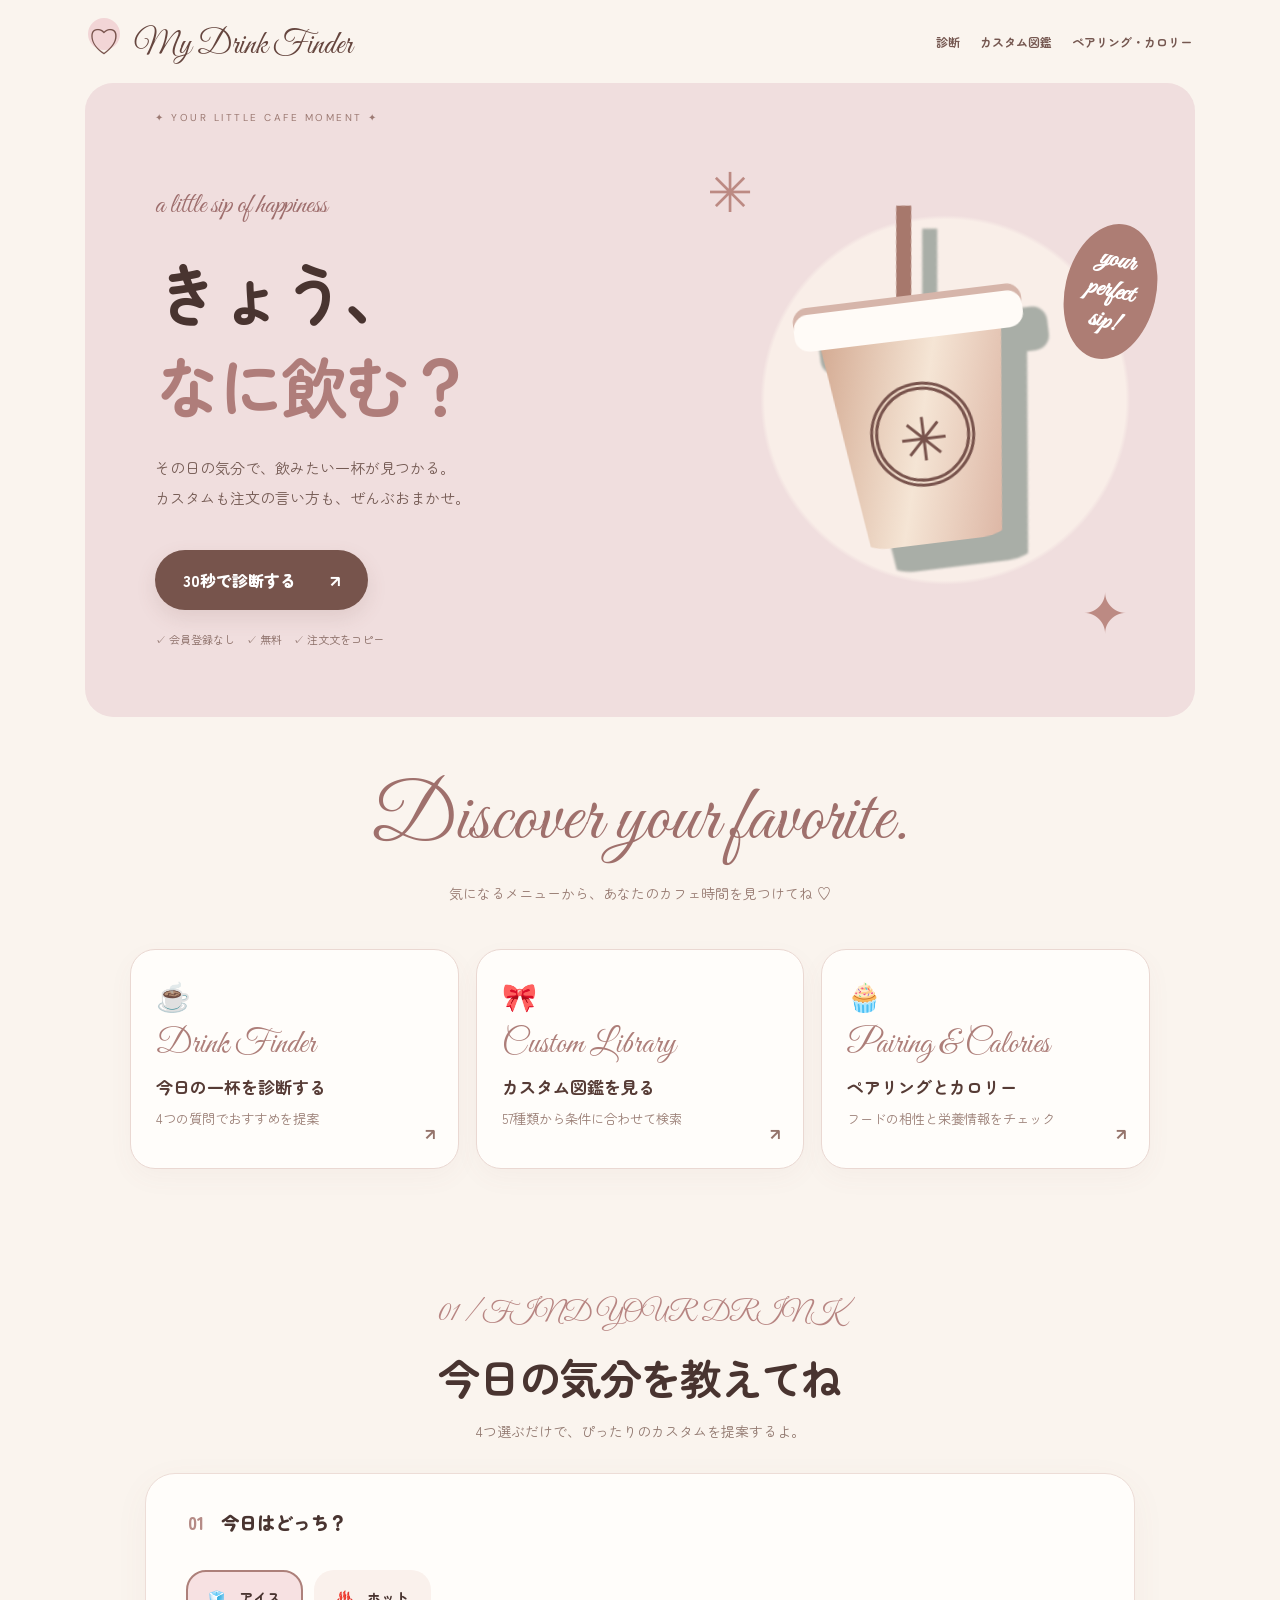
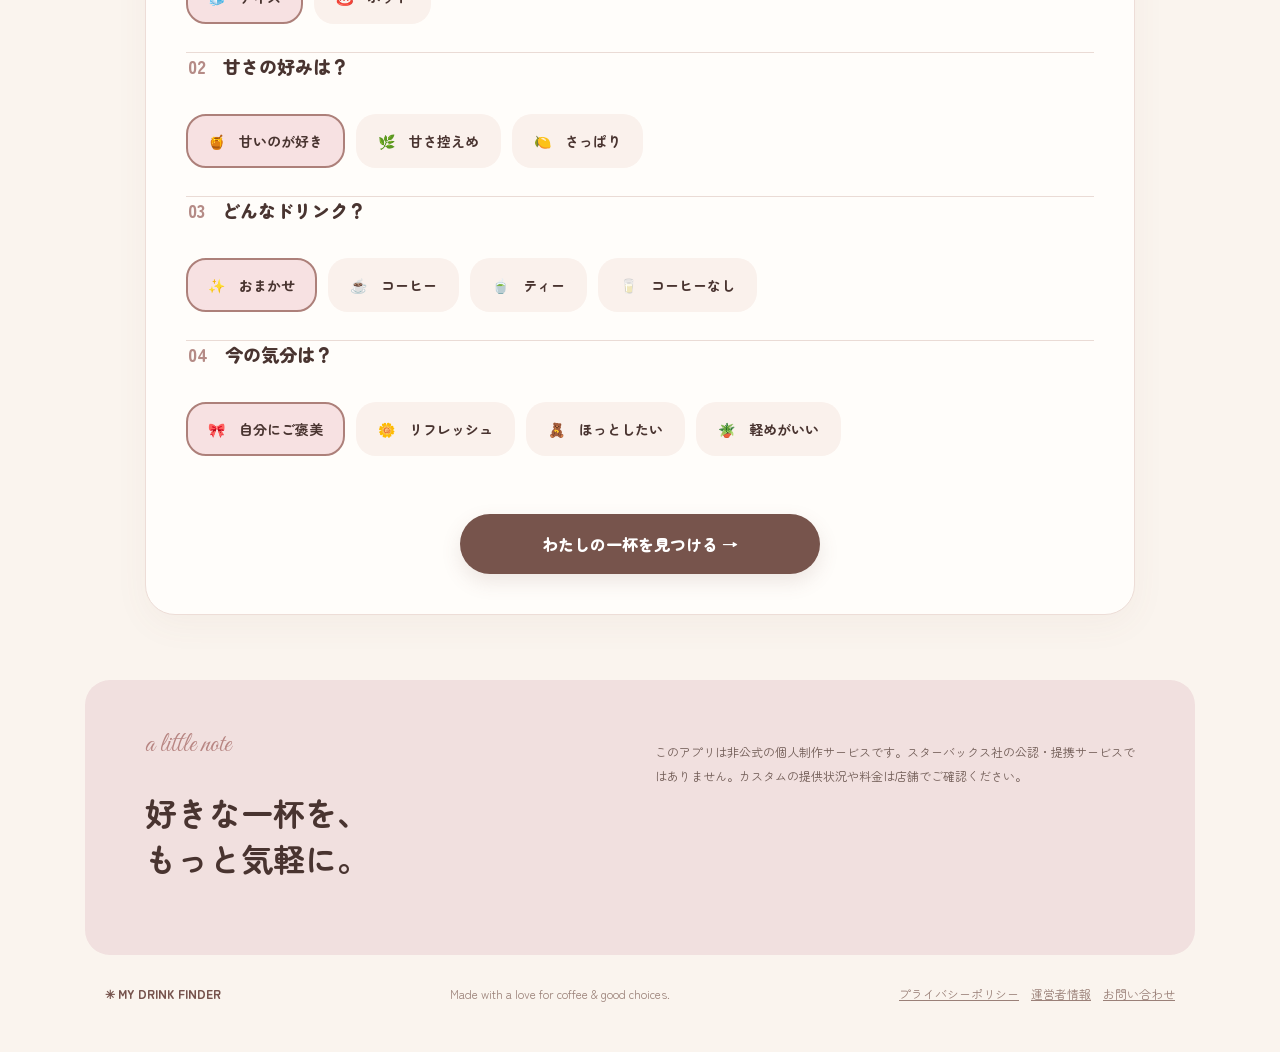
==== commit 6a4e5e5a: "Separate recipe library and cafe tools from minimal home" ====
--- a/templates/index.html
+++ b/templates/index.html
@@ -1,37 +1,10 @@
-<!doctype html><html lang="ja"><head><meta charset="utf-8"><meta name="viewport" content="width=device-width,initial-scale=1"><meta name="theme-color" content="#144d3d"><meta name="description" content="4つの質問と50種類以上のカスタム候補から一杯が見つかる、非公式ドリンク診断アプリ。"><title>きょう、なに飲む？ | MY DRINK FINDER</title><link rel="stylesheet" href="/static/style.css"><script async src="https://pagead2.googlesyndication.com/pagead/js/adsbygoogle.js?client=ca-pub-8644816884774415" crossorigin="anonymous"></script><link rel="stylesheet" href="/static/cafe-v2.css"></head><body>
-<header class="top"><a href="/" class="brand"><span class="brandmark">♡</span> My Drink Finder</a><a href="#about" class="toplink">このアプリについて ↗</a></header>
+<!doctype html><html lang="ja"><head><meta charset="utf-8"><meta name="viewport" content="width=device-width,initial-scale=1"><meta name="theme-color" content="#faf4ee"><meta name="description" content="4つの質問と50種類以上のカスタム候補から一杯が見つかる、非公式ドリンク診断アプリ。"><title>きょう、なに飲む？ | MY DRINK FINDER</title><link rel="stylesheet" href="/static/style.css"><script async src="https://pagead2.googlesyndication.com/pagead/js/adsbygoogle.js?client=ca-pub-8644816884774415" crossorigin="anonymous"></script><link rel="stylesheet" href="/static/cafe-v2.css"></head><body>
+<header class="top"><a href="/" class="brand"><span class="brandmark">♡</span> My Drink Finder</a><nav class="top-nav" aria-label="メインメニュー"><a href="/#diagnose">診断</a><a href="/customs">カスタム図鑑</a><a href="/cafe-tools">ペアリング・カロリー</a></nav></header>
 <main><section class="hero"><div class="hero-copy"><div class="eyebrow">a little sip of happiness</div><h1>きょう、<br><em>なに飲む？</em></h1><p>その日の気分で、飲みたい一杯が見つかる。<br>カスタムも注文の言い方も、ぜんぶおまかせ。</p><button id="start" class="primary">30秒で診断する <span>↗</span></button><div class="micro">✓ 会員登録なし　✓ 無料　✓ 注文文をコピー</div></div><div class="hero-art" aria-hidden="true"><span class="spark a">✳</span><div class="cup"><div class="straw"></div><div class="lid"></div><div class="cupbody"><div class="leaf">✳</div></div></div><span class="spark b">✦</span><div class="hero-sticker">your<br>perfect<br>sip!</div></div></section>
-<section class="quiz-section" id="diagnose"><div class="section-head"><span class="eyebrow">01 / FIND YOUR DRINK</span><h2>今日の気分を教えてね</h2><p>4つ選ぶだけで、ぴったりのカスタムを提案するよ。</p></div><form id="quiz" class="quiz" novalidate>
+<section class="feature-intro home-menu-intro"><h2 class="cafe-script">Discover your favorite.</h2><p>気になるメニューから、あなたのカフェ時間を見つけてね ♡</p></section><section class="home-menu"><a class="menu-tile" href="/#diagnose"><span class="menu-symbol">☕</span><span class="cafe-script">Drink Finder</span><strong>今日の一杯を診断する</strong><small>4つの質問でおすすめを提案</small><b aria-hidden="true">↗</b></a><a class="menu-tile" href="/customs"><span class="menu-symbol">🎀</span><span class="cafe-script">Custom Library</span><strong>カスタム図鑑を見る</strong><small>57種類から条件に合わせて検索</small><b aria-hidden="true">↗</b></a><a class="menu-tile" href="/cafe-tools"><span class="menu-symbol">🧁</span><span class="cafe-script">Pairing & Calories</span><strong>ペアリングとカロリー</strong><small>フードの相性と栄養情報をチェック</small><b aria-hidden="true">↗</b></a></section><section class="quiz-section" id="diagnose"><div class="section-head"><span class="eyebrow">01 / FIND YOUR DRINK</span><h2>今日の気分を教えてね</h2><p>4つ選ぶだけで、ぴったりのカスタムを提案するよ。</p></div><form id="quiz" class="quiz" novalidate>
 <fieldset><legend><span class="q-num">01</span> 今日はどっち？</legend><div class="choices"><label><input type="radio" name="temp" value="ice" checked><span>🧊　アイス</span></label><label><input type="radio" name="temp" value="hot"><span>♨️　ホット</span></label></div></fieldset>
 <fieldset><legend><span class="q-num">02</span> 甘さの好みは？</legend><div class="choices"><label><input type="radio" name="sweet" value="sweet" checked><span>🍯　甘いのが好き</span></label><label><input type="radio" name="sweet" value="low"><span>🌿　甘さ控えめ</span></label><label><input type="radio" name="sweet" value="fresh"><span>🍋　さっぱり</span></label></div></fieldset>
 <fieldset><legend><span class="q-num">03</span> どんなドリンク？</legend><div class="choices"><label><input type="radio" name="kind" value="any" checked><span>✨　おまかせ</span></label><label><input type="radio" name="kind" value="coffee"><span>☕　コーヒー</span></label><label><input type="radio" name="kind" value="tea"><span>🍵　ティー</span></label><label><input type="radio" name="kind" value="no-coffee"><span>🥛　コーヒーなし</span></label></div></fieldset>
 <fieldset><legend><span class="q-num">04</span> 今の気分は？</legend><div class="choices"><label><input type="radio" name="mood" value="treat" checked><span>🎀　自分にご褒美</span></label><label><input type="radio" name="mood" value="refresh"><span>🌼　リフレッシュ</span></label><label><input type="radio" name="mood" value="relax"><span>🧸　ほっとしたい</span></label><label><input type="radio" name="mood" value="light"><span>🪴　軽めがいい</span></label></div></fieldset><button type="submit" class="primary submit">わたしの一杯を見つける →</button></form></section>
 <section id="results" class="results" hidden aria-live="polite"><div class="section-head"><span class="eyebrow">02 / YOUR PICKS</span><h2>あなたへのおすすめ <span>TOP 3</span></h2><p>気になったドリンクは保存して、次回のお楽しみに。</p></div><div id="cards" class="cards"></div><div class="results-actions"><button class="secondary" id="retry">もう一度診断 ↺</button><button class="secondary" id="share">診断ページをシェア ↗</button></div></section>
-<section class="feature-intro" id="cafe-extras"><h2 class="cafe-script">A little more to love...</h2><p>ドリンクも、フードも。今日のカフェ時間をもっと特別に ♡</p></section>
-<section class="cafe-features" aria-label="ペアリングとカロリー">
- <article class="cafe-feature" id="pairing"><div class="feature-script cafe-script">Perfect Pairing</div><h3>おいしい組み合わせを見つける 🧁</h3><p>選んだドリンクやフードから、おすすめの組み合わせを提案します。</p>
-  <label class="feature-label" for="pair-mode">何から選ぶ？</label><select class="feature-control" id="pair-mode"><option value="drink">ドリンクからフードを探す</option><option value="food">フードからドリンクを探す</option><option value="coffee">コーヒーの焙煎度から探す</option></select>
-  <div id="pair-drink-wrap"><label class="feature-label" for="pair-drink">好きなドリンク</label><select class="feature-control" id="pair-drink"></select></div>
-  <div id="pair-food-wrap" hidden><label class="feature-label" for="pair-food">好きなフード</label><select class="feature-control" id="pair-food"></select></div>
-  <div id="pair-coffee-wrap" hidden><label class="feature-label" for="pair-coffee">コーヒーの好み</label><select class="feature-control" id="pair-coffee"></select></div>
-  <div class="feature-output" id="pair-result" aria-live="polite"></div>
- </article>
- <article class="cafe-feature" id="calories"><div class="feature-script cafe-script">Calorie Guide</div><h3>おいしく、賢くカスタム 🥛</h3><p>以前のカロリー表をもとに、通常レシピの目安を確認。カスタム後の数値は確認済みデータがある場合のみ表示します。</p>
-  <label class="feature-label" for="cal-drink">ドリンク（Tall・ホット）</label><select class="feature-control" id="cal-drink"></select>
-  <label class="feature-label" for="cal-change">ミルクやシロップのカスタム</label><select class="feature-control" id="cal-change"><option value="standard">変更なし（通常レシピ）</option><option value="nonfat">無脂肪ミルクに変更</option><option value="almond">アーモンドミルクに変更</option><option value="oat">オーツミルクに変更</option><option value="soy">豆乳に変更</option><option value="syrup">シロップを変更・追加</option><option value="whip">ホイップを変更</option></select>
-  <div class="feature-output" id="cal-result" aria-live="polite"></div>
- </article>
-</section>
-<section class="library" id="library"><div class="section-head"><span class="eyebrow">03 / CUSTOM LIBRARY</span><h2>カスタム図鑑 <span>♡</span></h2><p>まずは好きな条件を選んでね。57種類の候補から、あなたに合うカスタムだけを表示するよ ♡</p></div>
-<div class="filter-panel"><label class="filter wide">キーワード検索<input id="library-search" type="search" placeholder="抹茶・ゆず・チョコ・ミルク" autocomplete="off"></label>
-<label class="filter">ドリンクの種類<select id="filter-kind"><option value="all">すべて</option><option value="coffee">コーヒー系</option><option value="tea">ティー系</option><option value="no-coffee">コーヒーなし</option></select></label>
-<label class="filter">甘さ<select id="filter-sweet"><option value="all">すべて</option><option value="sweet">甘め</option><option value="low">控えめ</option><option value="fresh">さっぱり</option></select></label>
-<label class="filter">温度<select id="filter-temp"><option value="all">すべて</option><option value="ice">アイス</option><option value="hot">ホット</option></select></label>
-<label class="filter">レシピの分類<select id="filter-origin"><option value="all">すべて</option><option value="existing">以前からある候補</option><option value="idea">新しい組み合わせ案</option></select></label>
-<label class="filter">予算上限<select id="filter-budget"><option value="all">指定なし</option><option value="500">500円以内（確認済みのみ）</option><option value="700">700円以内（確認済みのみ）</option><option value="900">900円以内（確認済みのみ）</option></select></label>
-<label class="filter">カロリー上限<select id="filter-cal"><option value="all">指定なし</option><option value="100">100kcal以内（確認済みのみ）</option><option value="200">200kcal以内（確認済みのみ）</option><option value="300">300kcal以内（確認済みのみ）</option></select></label>
-<label class="filter">追加カスタム料金<select id="filter-free"><option value="all">指定なし</option><option value="zero">追加料金0円（確認済みのみ）</option></select></label></div>
-<p class="filter-note">※価格・カロリー・無料カスタムは公式情報などで確認できたものだけを絞り込み対象にしています。未確認の場合は条件指定時に表示されません。サイズ・地域・時期で変わることがあります。</p>
-<div class="library-bar"><p id="library-count" aria-live="polite">好きな条件を1つ以上選ぶと、おすすめカスタムが表示されるよ ♡</p><button id="clear-filters" class="secondary" type="button">条件をリセット ↺</button></div><div id="library-list" class="library-grid" hidden></div></section>
-<section class="saved" id="saved"><div class="section-head"><span class="eyebrow">04 / YOUR FAVORITES</span><h2>お気に入り <span>♡</span></h2><p>保存したドリンクはこのブラウザに残るよ。</p></div><div id="favorite-list" class="favorite-list"><p>まだ保存したドリンクはありません。</p></div></section>
-<section class="about" id="about"><div><span class="eyebrow">A LITTLE NOTE</span><h2>好きな一杯を、<br>もっと気軽に。</h2></div><div><p>このサイトはドリンク選びをサポートする非公式の個人制作アプリです。スターバックス コーヒー ジャパン株式会社との提携・公認関係はありません。</p><p>掲載内容には過去の企画案と今回新しく作った組み合わせ案が含まれます。実際の注文可否・追加料金・栄養情報は未検証です。正式公開の前に公式メニューや店頭で確認してください。</p><p>ログイン不要。診断回答はサーバーに保存せず、お気に入りのみ利用端末のブラウザに保存します。</p></div></section></main><footer>✳ MY DRINK FINDER <span>Made with a love for coffee & good choices.</span> <span><a href="/privacy">プライバシーポリシー</a>　<a href="/about-site">運営者情報</a>　<a href="/contact">お問い合わせ</a></span></footer><script src="/static/app.js" defer></script><script src="/static/cafe-v2.js" defer></script></body></html>
+<section class="about home-note" id="about"><div><span class="eyebrow">a little note</span><h2>好きな一杯を、<br>もっと気軽に。</h2></div><div><p>このアプリは非公式の個人制作サービスです。スターバックス社の公認・提携サービスではありません。カスタムの提供状況や料金は店舗でご確認ください。</p></div></section></main><footer>✳ MY DRINK FINDER <span>Made with a love for coffee & good choices.</span> <span><a href="/privacy">プライバシーポリシー</a>　<a href="/about-site">運営者情報</a>　<a href="/contact">お問い合わせ</a></span></footer><script src="/static/app.js" defer></script><script src="/static/cafe-v2.js" defer></script></body></html>
--- a/static/cafe-v2.css
+++ b/static/cafe-v2.css
@@ -17,3 +17,14 @@
 .cafe-note{background:#fff4f1;border-left:3px solid #b9908a;border-radius:8px;padding:10px 14px}
 @media(max-width:760px){.brand{font-size:27px}.top{height:70px}.hero:before{left:30px;top:22px;font-size:8px}.hero-copy{padding-top:72px}.hero h1{font-size:43px}.hero-art{background:radial-gradient(circle at 50% 50%,#f9eee8 0 36%,transparent 37%)}.cafe-features{grid-template-columns:1fr;padding:15px 14px 55px}.cafe-feature{padding:23px}.feature-intro{padding-top:55px}.hero-sticker{font-size:21px}}
 @media(prefers-reduced-motion:reduce){html{scroll-behavior:auto}*{transition:none!important;animation:none!important}}
+
+/* Dedicated pages and minimal home navigation */
+.top-nav{display:flex;align-items:center;gap:20px}.top-nav a{text-decoration:none;color:#755750;font-size:12px;font-weight:700;white-space:nowrap}.top-nav a:hover,.subpage-back a:hover{color:#b58280}
+.home-menu{max-width:1060px;margin:auto;padding:12px 20px 38px;display:grid;grid-template-columns:repeat(3,minmax(0,1fr));gap:17px}
+.menu-tile{display:flex;flex-direction:column;align-items:flex-start;gap:9px;text-decoration:none;background:#fffdfa;border:1px solid #ead8d2;border-radius:25px;min-height:220px;padding:25px;position:relative;box-shadow:0 9px 26px #8863540b;transition:transform .2s,border-color .2s}
+.menu-tile:hover{transform:translateY(-3px);border-color:#b68b85}.menu-tile:focus-visible{outline:3px solid #9d6e67;outline-offset:3px}
+.menu-tile .cafe-script{font-size:33px;color:#ad7e79}.menu-tile strong{font-size:17px;color:#563b35}.menu-tile small{color:#9a7e75;line-height:1.6}.menu-tile b{position:absolute;right:23px;bottom:23px;color:#95746b}
+.menu-symbol{font-size:28px}.home-menu-intro{padding-top:55px}.home-note{margin-top:65px}.subpage-back{max-width:1110px;margin:35px auto 0;padding:0 20px}.subpage-back a{font-size:13px;color:#795850;text-decoration:none;font-weight:700}
+.subpage-heading{text-align:center;padding:48px 20px 27px}.subpage-heading .cafe-script{font-size:60px;color:#b18480}.subpage-heading h1{font-size:clamp(24px,4vw,38px);line-height:1.5;margin:8px 0;color:#62463f}.subpage-heading p{color:#957b73;font-size:13px}
+.subpage-heading+.library{padding-top:35px}.subpage-heading+.feature-intro{padding-top:24px}
+@media(max-width:760px){.top{flex-wrap:wrap;height:auto;min-height:75px;gap:8px;padding:13px 17px}.top-nav{gap:12px;flex-wrap:wrap;justify-content:flex-end}.top-nav a{font-size:10px}.home-menu{grid-template-columns:1fr;padding:10px 16px 24px}.menu-tile{min-height:135px;padding:20px}.menu-tile .cafe-script{font-size:29px}.subpage-heading{padding-top:27px}.subpage-heading .cafe-script{font-size:48px}.home-note{margin-top:40px}}
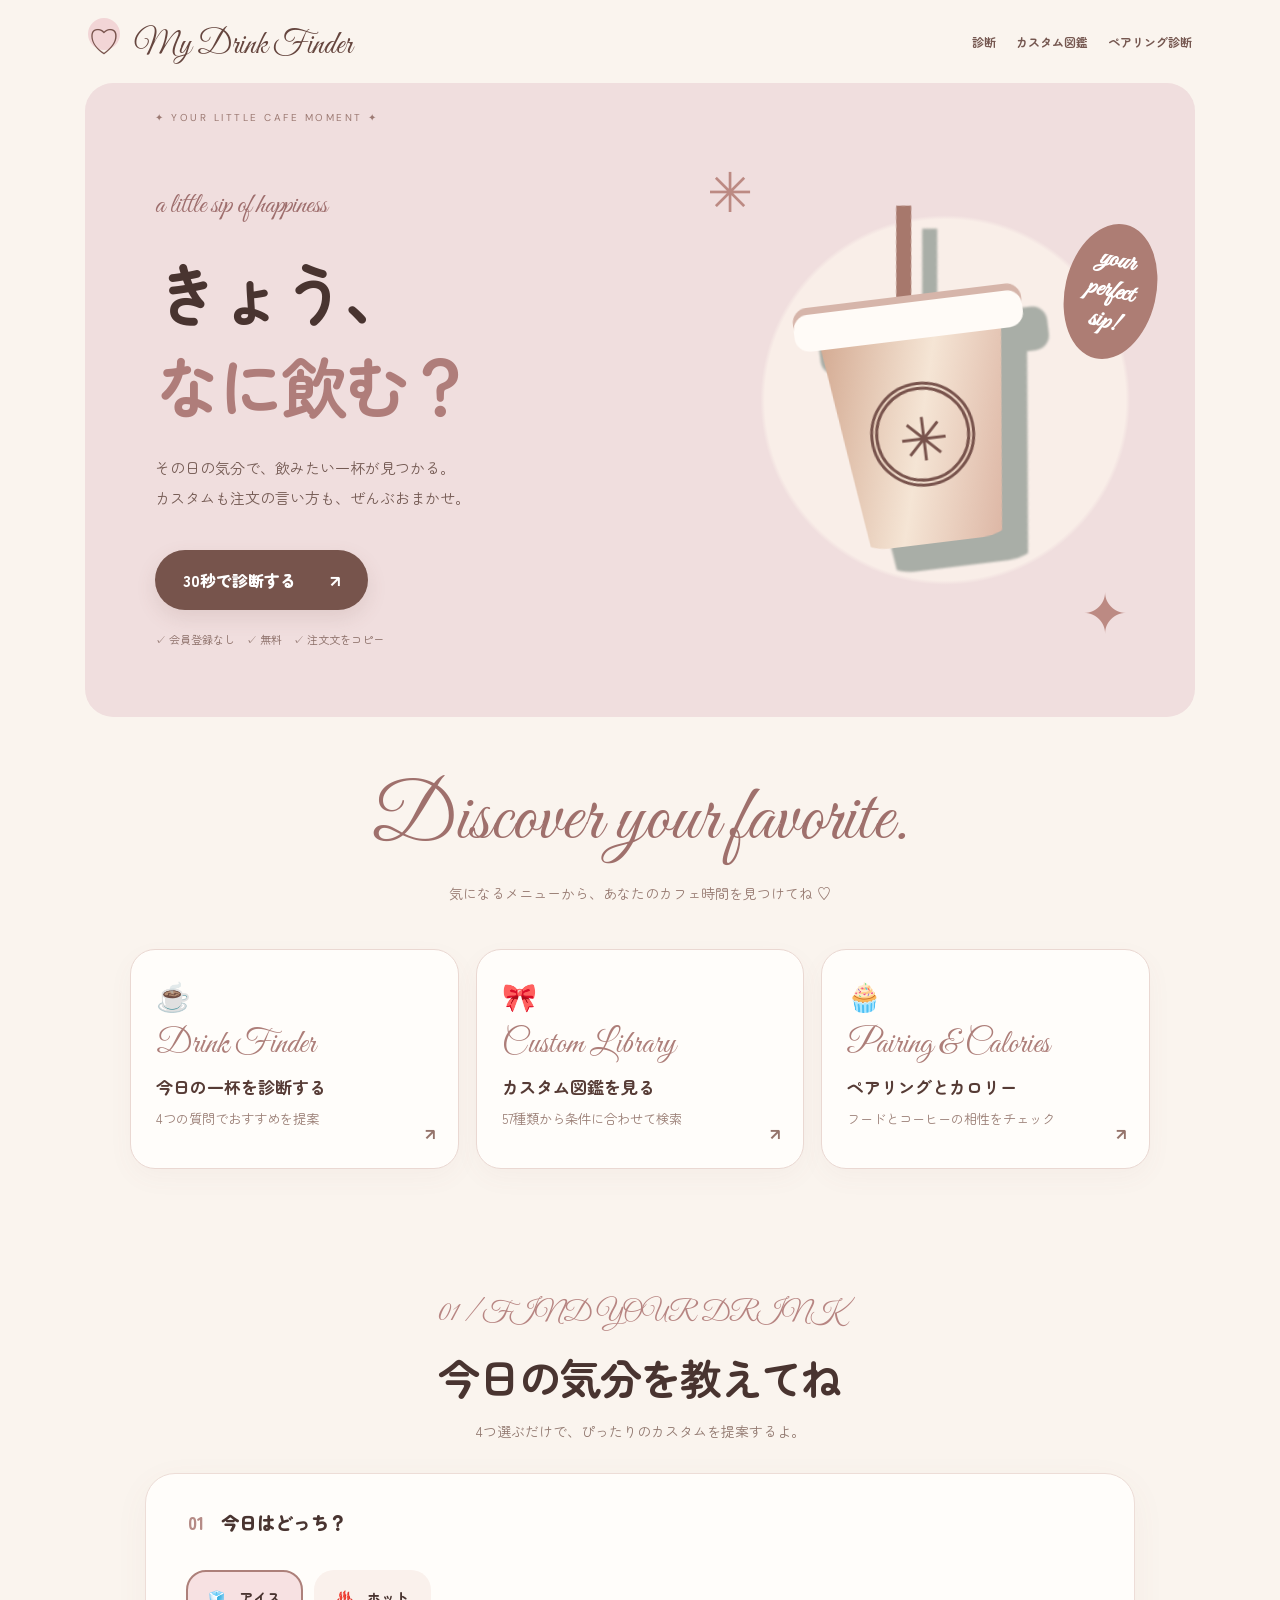
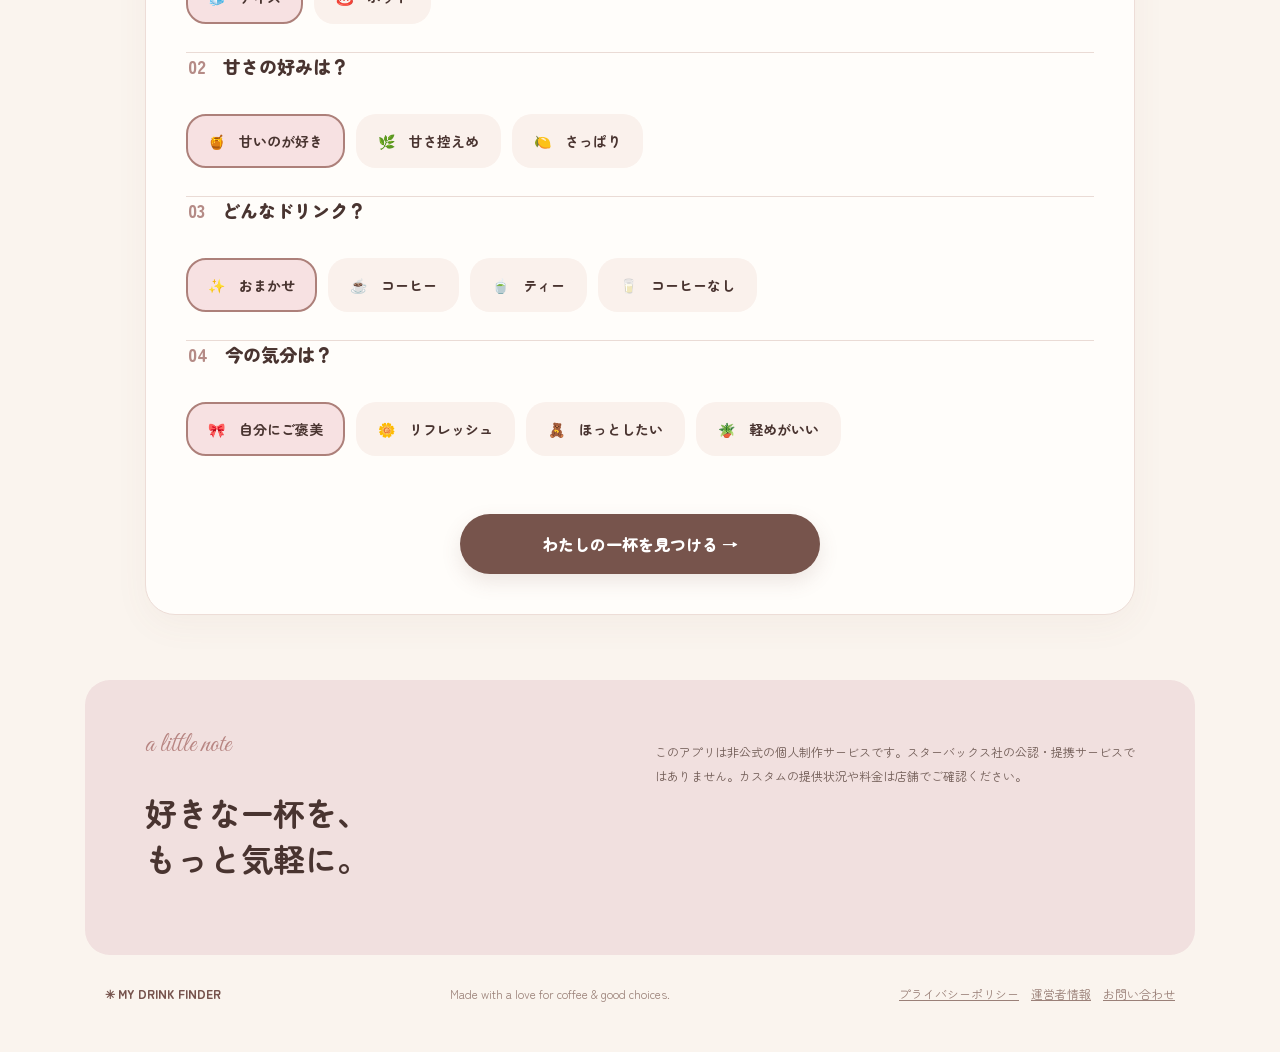
==== commit 5c3a849e: "Move calories into standalone calorie note app" ====
--- a/templates/index.html
+++ b/templates/index.html
@@ -1,7 +1,7 @@
 <!doctype html><html lang="ja"><head><meta charset="utf-8"><meta name="viewport" content="width=device-width,initial-scale=1"><meta name="theme-color" content="#faf4ee"><meta name="description" content="4つの質問と50種類以上のカスタム候補から一杯が見つかる、非公式ドリンク診断アプリ。"><title>きょう、なに飲む？ | MY DRINK FINDER</title><link rel="stylesheet" href="/static/style.css"><script async src="https://pagead2.googlesyndication.com/pagead/js/adsbygoogle.js?client=ca-pub-8644816884774415" crossorigin="anonymous"></script><link rel="stylesheet" href="/static/cafe-v2.css"></head><body>
-<header class="top"><a href="/" class="brand"><span class="brandmark">♡</span> My Drink Finder</a><nav class="top-nav" aria-label="メインメニュー"><a href="/#diagnose">診断</a><a href="/customs">カスタム図鑑</a><a href="/cafe-tools">ペアリング・カロリー</a></nav></header>
+<header class="top"><a href="/" class="brand"><span class="brandmark">♡</span> My Drink Finder</a><nav class="top-nav" aria-label="メインメニュー"><a href="/#diagnose">診断</a><a href="/customs">カスタム図鑑</a><a href="/cafe-tools">ペアリング診断</a></nav></header>
 <main><section class="hero"><div class="hero-copy"><div class="eyebrow">a little sip of happiness</div><h1>きょう、<br><em>なに飲む？</em></h1><p>その日の気分で、飲みたい一杯が見つかる。<br>カスタムも注文の言い方も、ぜんぶおまかせ。</p><button id="start" class="primary">30秒で診断する <span>↗</span></button><div class="micro">✓ 会員登録なし　✓ 無料　✓ 注文文をコピー</div></div><div class="hero-art" aria-hidden="true"><span class="spark a">✳</span><div class="cup"><div class="straw"></div><div class="lid"></div><div class="cupbody"><div class="leaf">✳</div></div></div><span class="spark b">✦</span><div class="hero-sticker">your<br>perfect<br>sip!</div></div></section>
-<section class="feature-intro home-menu-intro"><h2 class="cafe-script">Discover your favorite.</h2><p>気になるメニューから、あなたのカフェ時間を見つけてね ♡</p></section><section class="home-menu"><a class="menu-tile" href="/#diagnose"><span class="menu-symbol">☕</span><span class="cafe-script">Drink Finder</span><strong>今日の一杯を診断する</strong><small>4つの質問でおすすめを提案</small><b aria-hidden="true">↗</b></a><a class="menu-tile" href="/customs"><span class="menu-symbol">🎀</span><span class="cafe-script">Custom Library</span><strong>カスタム図鑑を見る</strong><small>57種類から条件に合わせて検索</small><b aria-hidden="true">↗</b></a><a class="menu-tile" href="/cafe-tools"><span class="menu-symbol">🧁</span><span class="cafe-script">Pairing & Calories</span><strong>ペアリングとカロリー</strong><small>フードの相性と栄養情報をチェック</small><b aria-hidden="true">↗</b></a></section><section class="quiz-section" id="diagnose"><div class="section-head"><span class="eyebrow">01 / FIND YOUR DRINK</span><h2>今日の気分を教えてね</h2><p>4つ選ぶだけで、ぴったりのカスタムを提案するよ。</p></div><form id="quiz" class="quiz" novalidate>
+<section class="feature-intro home-menu-intro"><h2 class="cafe-script">Discover your favorite.</h2><p>気になるメニューから、あなたのカフェ時間を見つけてね ♡</p></section><section class="home-menu"><a class="menu-tile" href="/#diagnose"><span class="menu-symbol">☕</span><span class="cafe-script">Drink Finder</span><strong>今日の一杯を診断する</strong><small>4つの質問でおすすめを提案</small><b aria-hidden="true">↗</b></a><a class="menu-tile" href="/customs"><span class="menu-symbol">🎀</span><span class="cafe-script">Custom Library</span><strong>カスタム図鑑を見る</strong><small>57種類から条件に合わせて検索</small><b aria-hidden="true">↗</b></a><a class="menu-tile" href="/cafe-tools"><span class="menu-symbol">🧁</span><span class="cafe-script">Pairing & Calories</span><strong>ペアリングとカロリー</strong><small>フードとコーヒーの相性をチェック</small><b aria-hidden="true">↗</b></a></section><section class="quiz-section" id="diagnose"><div class="section-head"><span class="eyebrow">01 / FIND YOUR DRINK</span><h2>今日の気分を教えてね</h2><p>4つ選ぶだけで、ぴったりのカスタムを提案するよ。</p></div><form id="quiz" class="quiz" novalidate>
 <fieldset><legend><span class="q-num">01</span> 今日はどっち？</legend><div class="choices"><label><input type="radio" name="temp" value="ice" checked><span>🧊　アイス</span></label><label><input type="radio" name="temp" value="hot"><span>♨️　ホット</span></label></div></fieldset>
 <fieldset><legend><span class="q-num">02</span> 甘さの好みは？</legend><div class="choices"><label><input type="radio" name="sweet" value="sweet" checked><span>🍯　甘いのが好き</span></label><label><input type="radio" name="sweet" value="low"><span>🌿　甘さ控えめ</span></label><label><input type="radio" name="sweet" value="fresh"><span>🍋　さっぱり</span></label></div></fieldset>
 <fieldset><legend><span class="q-num">03</span> どんなドリンク？</legend><div class="choices"><label><input type="radio" name="kind" value="any" checked><span>✨　おまかせ</span></label><label><input type="radio" name="kind" value="coffee"><span>☕　コーヒー</span></label><label><input type="radio" name="kind" value="tea"><span>🍵　ティー</span></label><label><input type="radio" name="kind" value="no-coffee"><span>🥛　コーヒーなし</span></label></div></fieldset>
